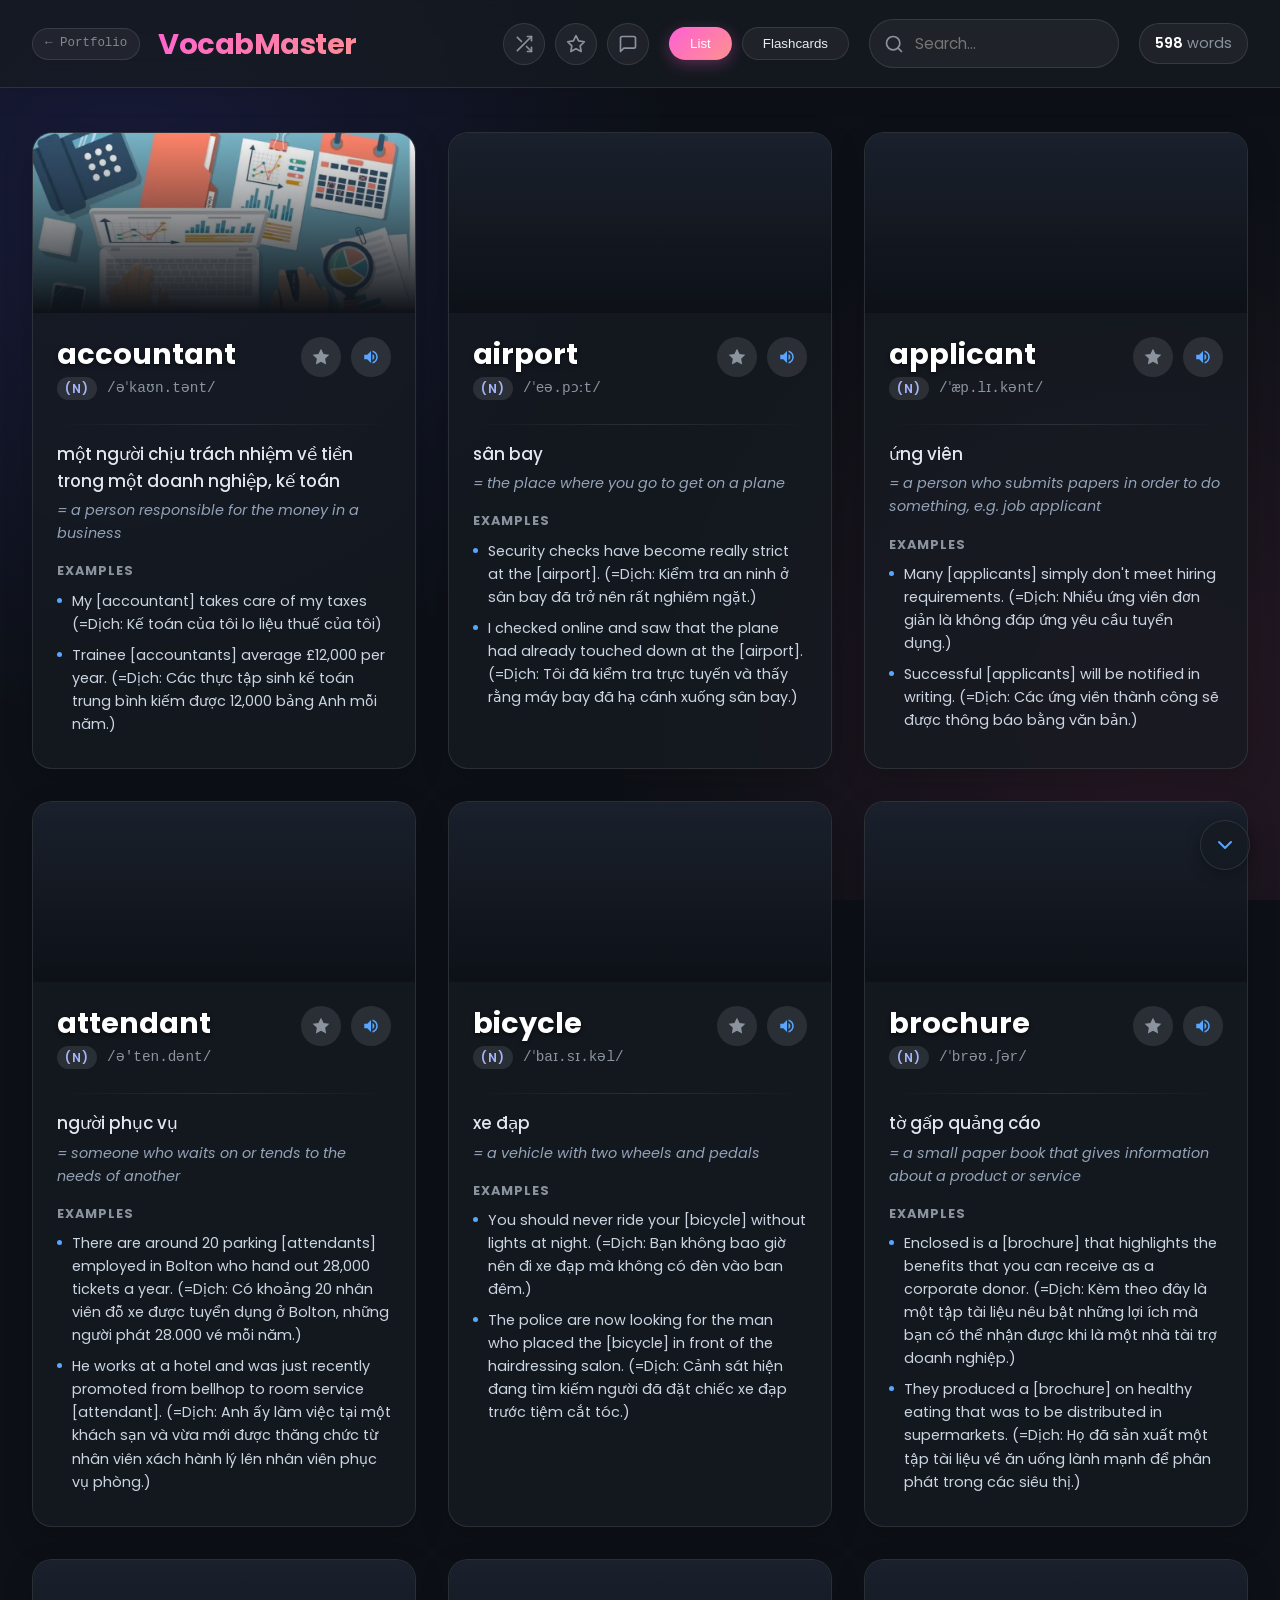
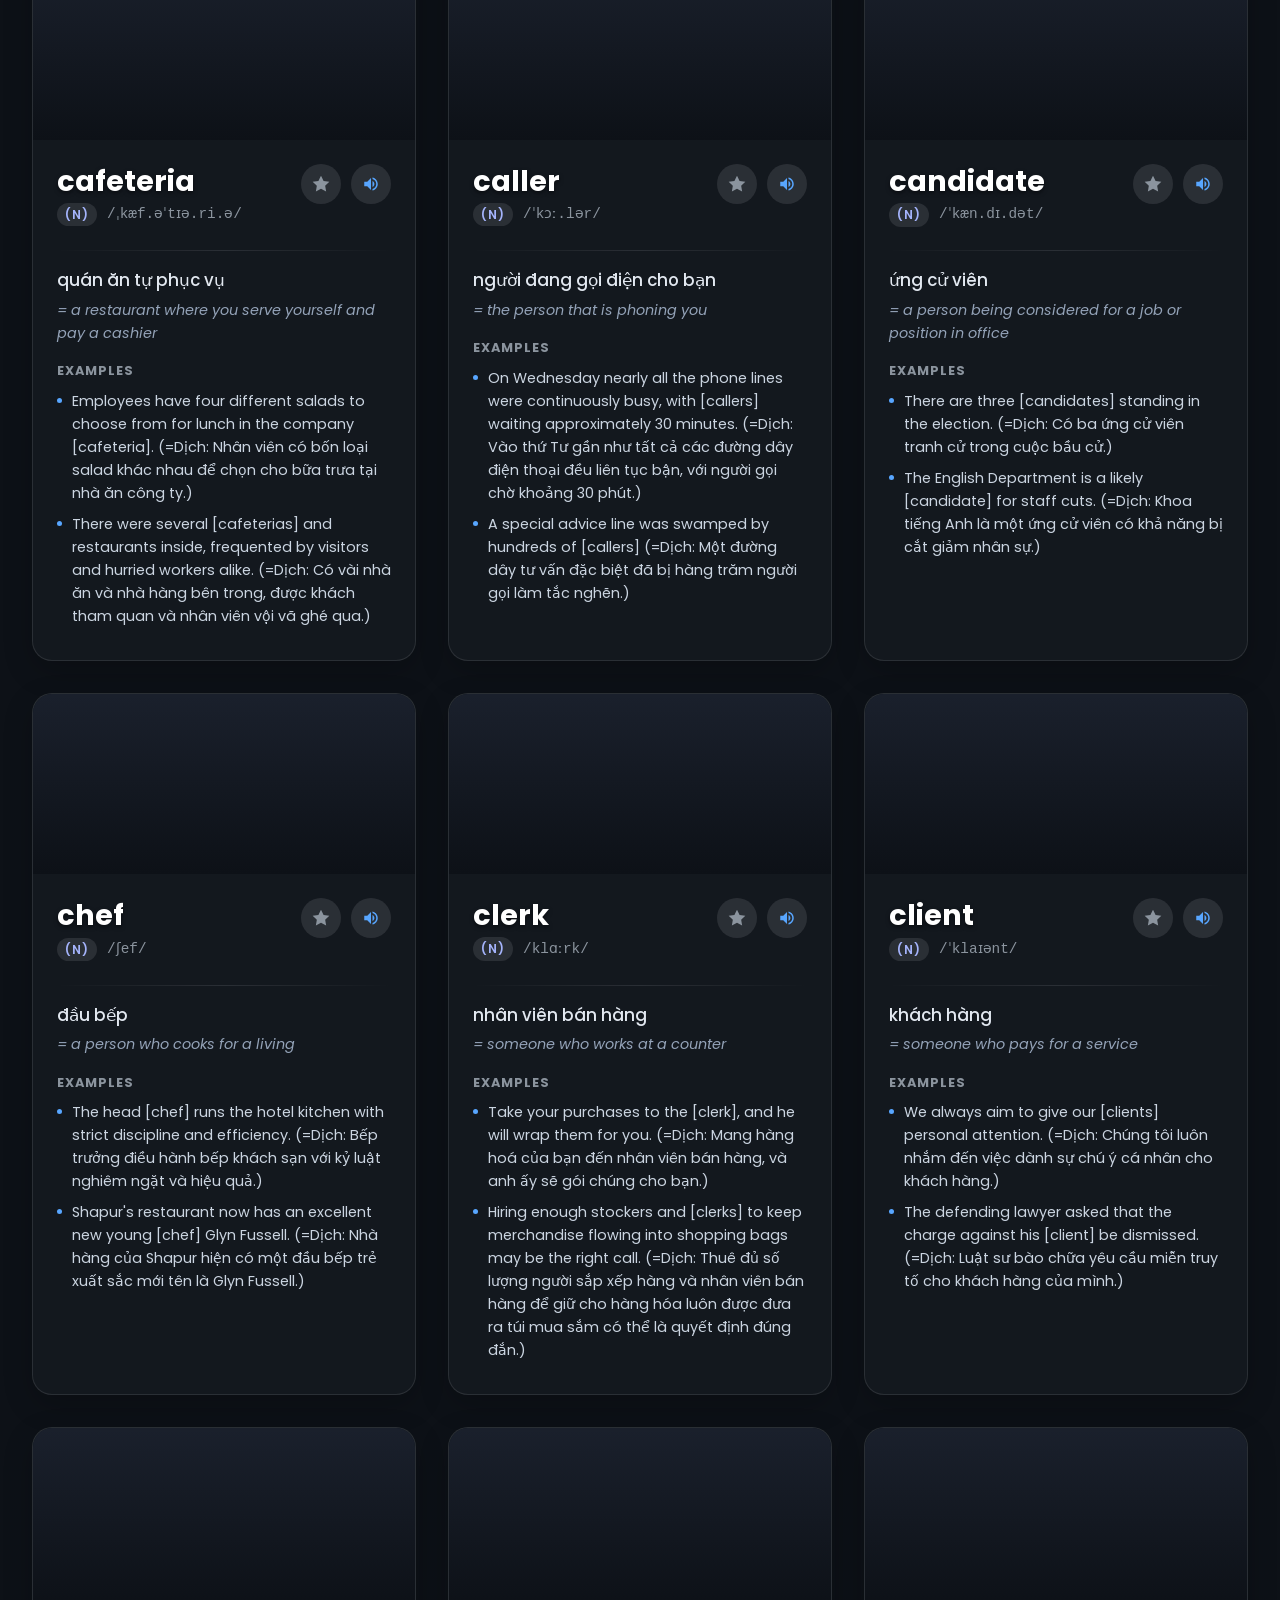
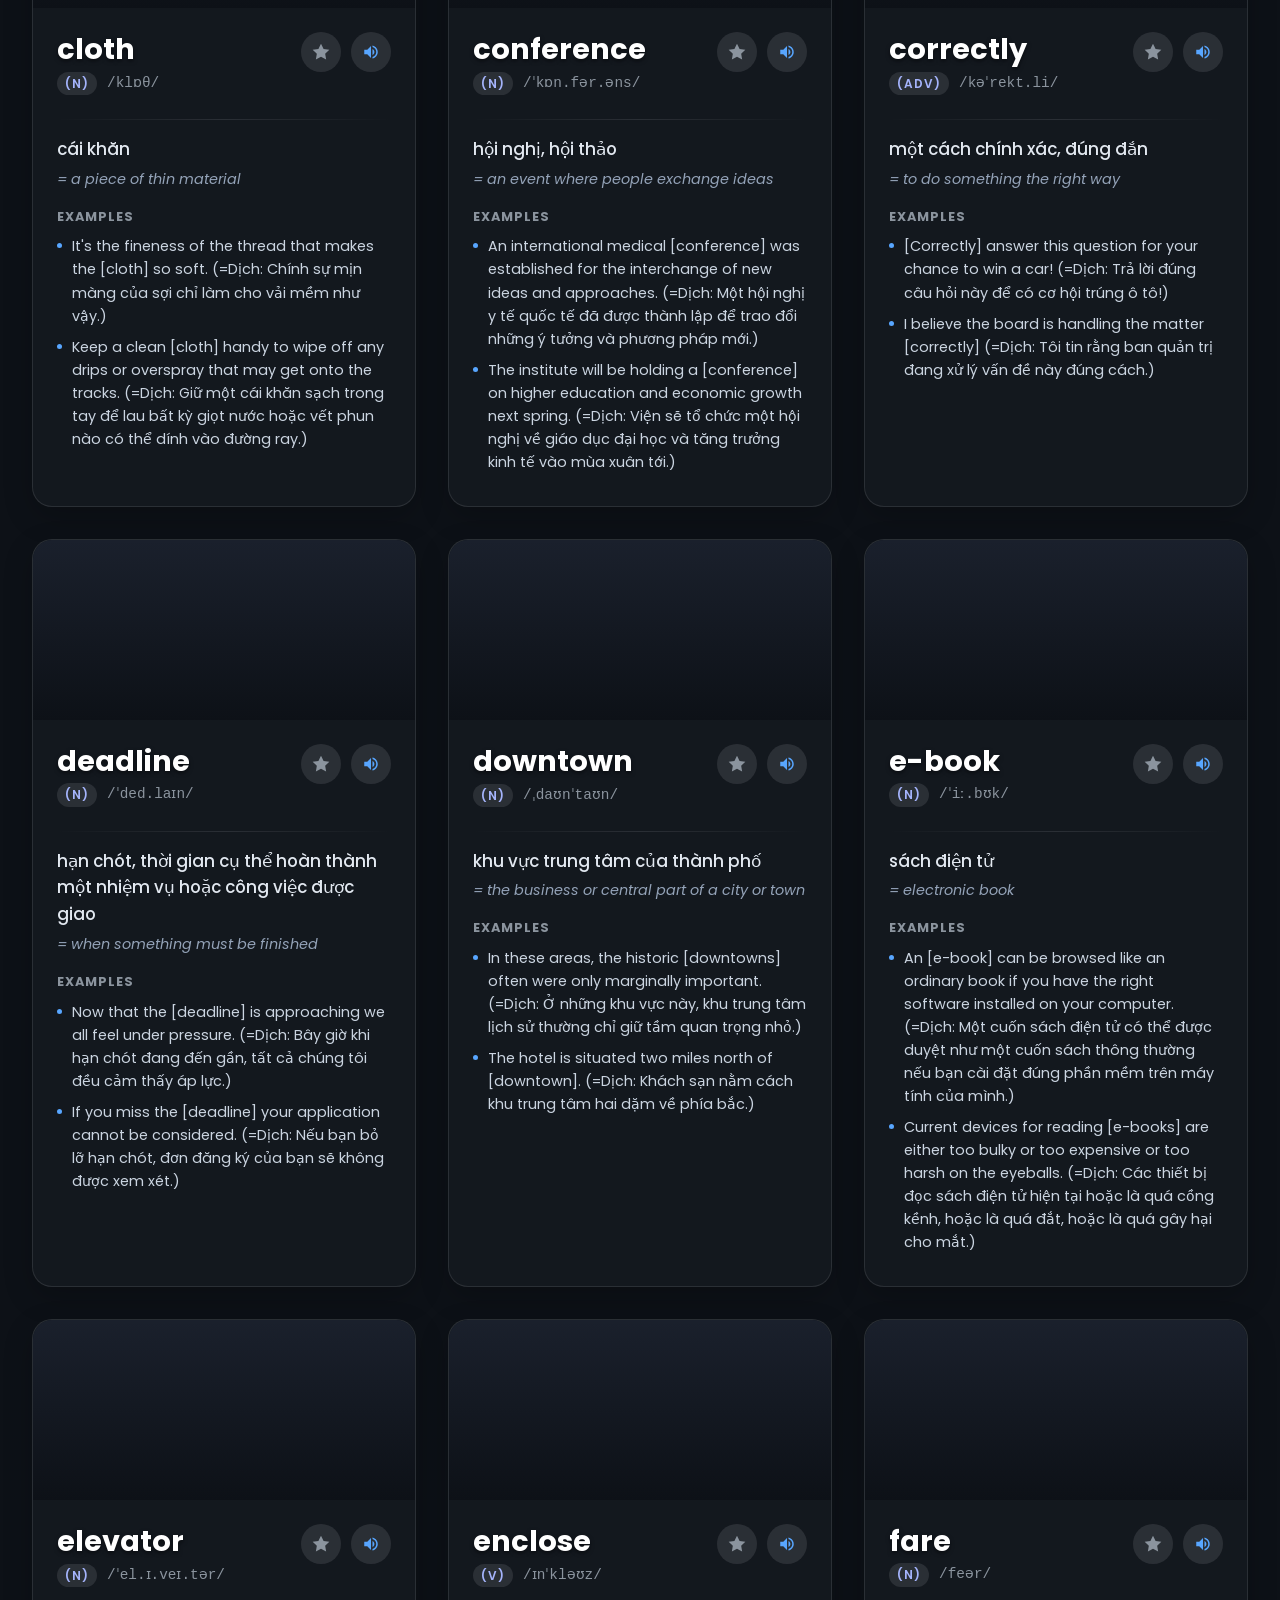
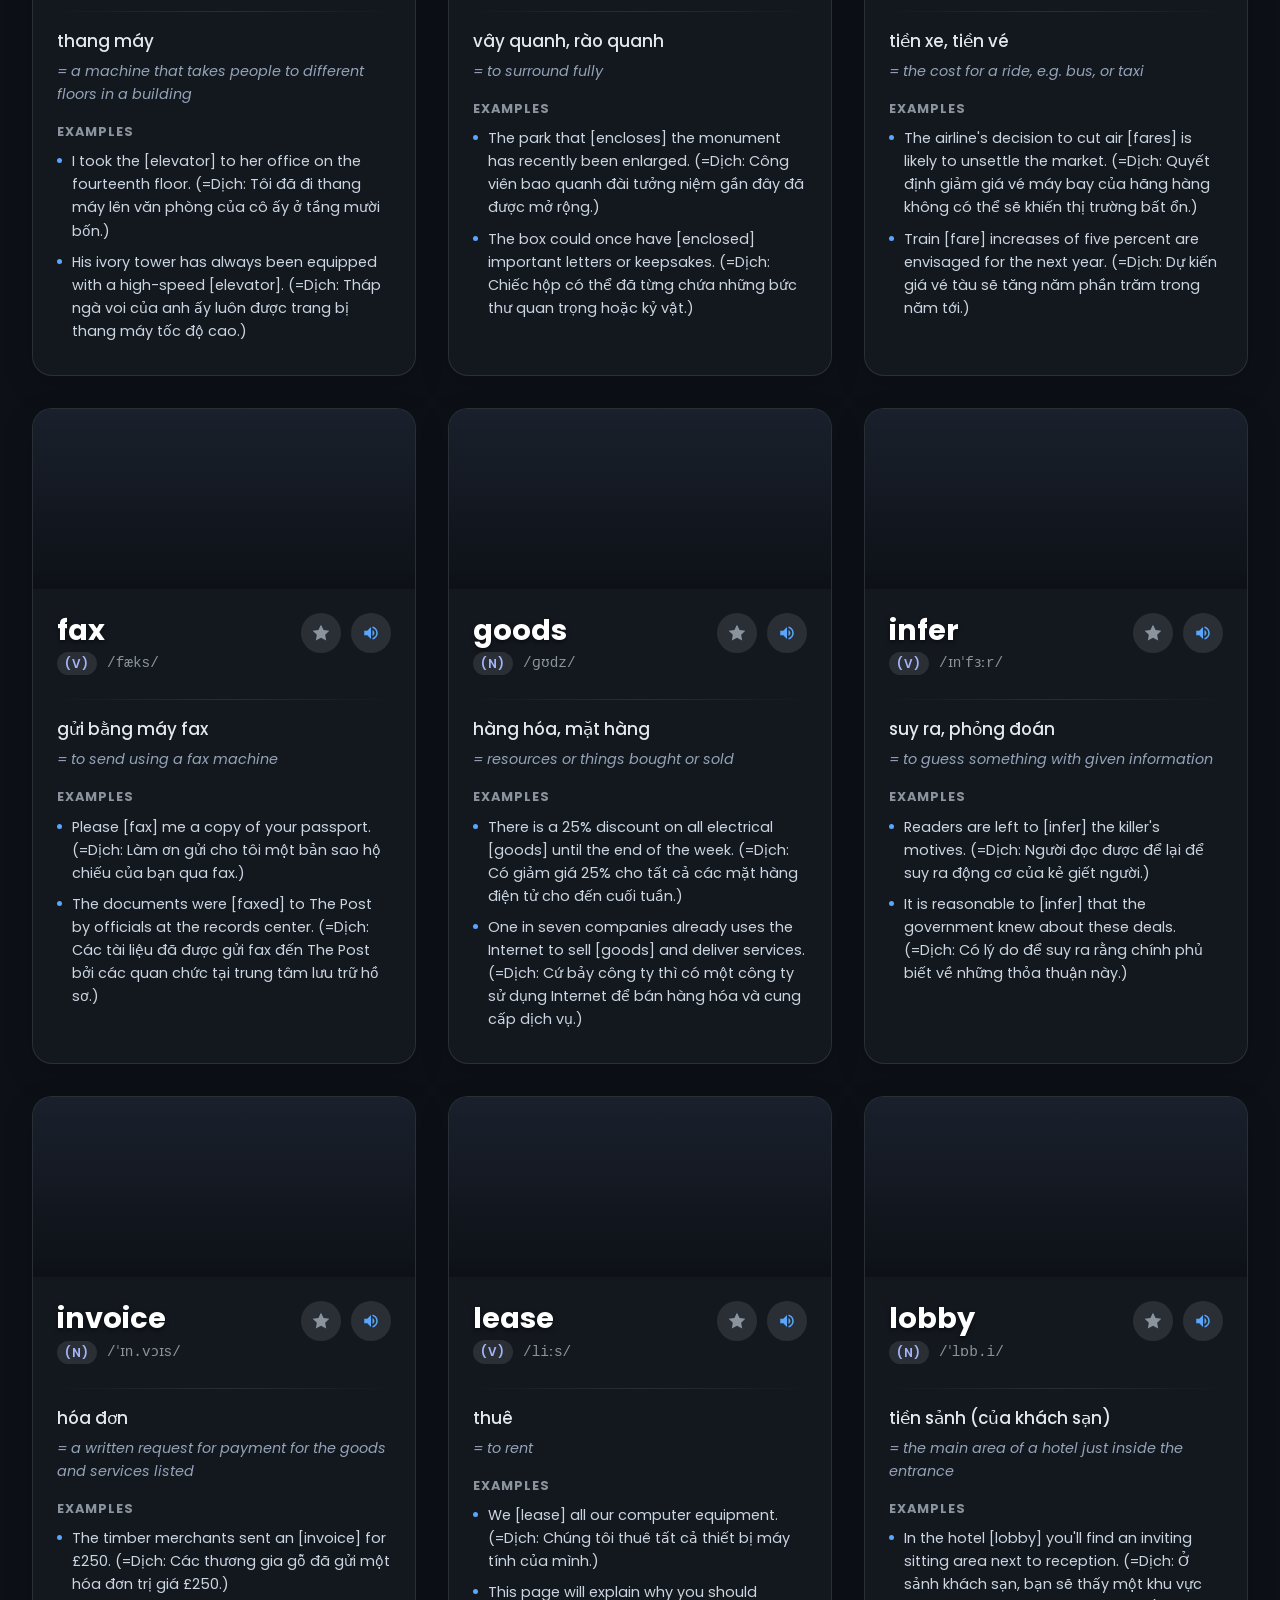
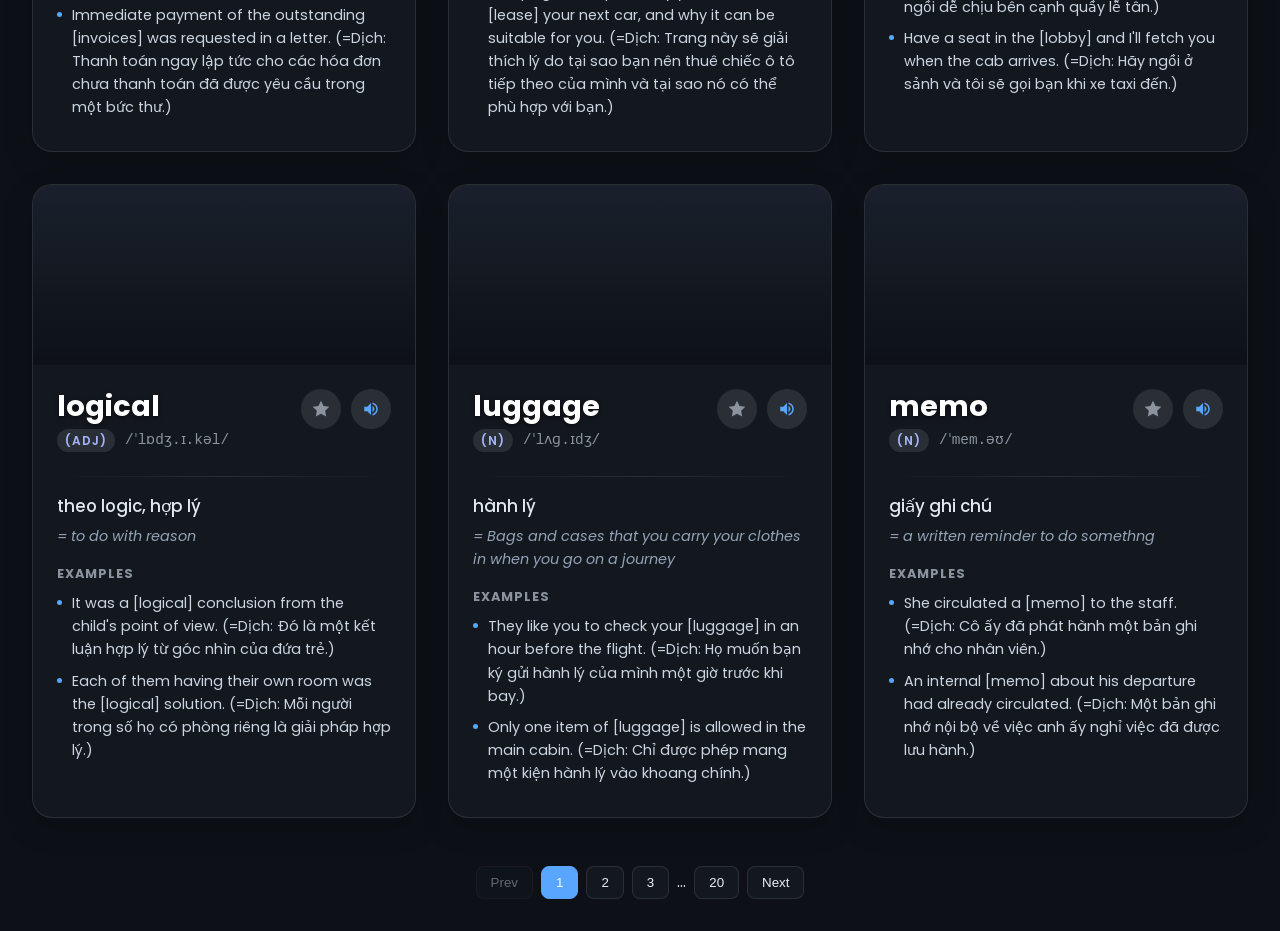
==== learnEnglish.html @ 8cbef325 "init" ====
<!DOCTYPE html>
<html lang="en">

<head>
    <meta charset="UTF-8">
    <meta name="viewport" content="width=device-width, initial-scale=1.0">
    <title>Premium English Vocabulary</title>
    <link href="https://fonts.googleapis.com/css2?family=Poppins:wght@300;400;500;600;700&display=swap"
        rel="stylesheet">
    <link rel="stylesheet" href="style.css">
</head>

<body>

    <header class="navbar glass">
        <div class="logo" style="display:flex; align-items:center; gap:18px;">
            <a href="index.html" style="
                display: inline-flex;
                align-items: center;
                gap: 6px;
                text-decoration: none;
                font-family: monospace;
                font-size: 0.78rem;
                color: #888;
                background: rgba(255,255,255,0.05);
                border: 1px solid rgba(255,255,255,0.1);
                border-radius: 20px;
                padding: 5px 12px;
                transition: all 0.2s ease;
                white-space: nowrap;
                flex-shrink: 0;
            " onmouseover="this.style.color='#00ff88'; this.style.borderColor='rgba(0,255,136,0.4)';"
                onmouseout="this.style.color='#888'; this.style.borderColor='rgba(255,255,255,0.1)';">
                ← Portfolio
            </a>
            <div>
                <h1>VocabMaster</h1>
            </div>
        </div>
        <div class="controls">
            <div class="filter-actions">
                <button id="shuffleBtn" class="action-btn" title="Shuffle Words">
                    <svg viewBox="0 0 24 24" fill="none" stroke="currentColor" stroke-width="2" stroke-linecap="round"
                        stroke-linejoin="round">
                        <polyline points="16 3 21 3 21 8"></polyline>
                        <line x1="4" y1="20" x2="21" y2="3"></line>
                        <polyline points="21 16 21 21 16 21"></polyline>
                        <line x1="15" y1="15" x2="21" y2="21"></line>
                        <line x1="4" y1="4" x2="9" y2="9"></line>
                    </svg>
                </button>
                <button id="favoritesFilterBtn" class="action-btn" title="Show Favorites Only">
                    <svg viewBox="0 0 24 24" fill="none" stroke="currentColor" stroke-width="2" stroke-linecap="round"
                        stroke-linejoin="round">
                        <polygon
                            points="12 2 15.09 8.26 22 9.27 17 14.14 18.18 21.02 12 17.77 5.82 21.02 7 14.14 2 9.27 8.91 8.26 12 2">
                        </polygon>
                    </svg>
                </button>
                <button id="phrasesFilterBtn" class="action-btn" title="Show 48 Phrases">
                    <svg viewBox="0 0 24 24" fill="none" stroke="currentColor" stroke-width="2" stroke-linecap="round"
                        stroke-linejoin="round">
                        <path d="M21 15a2 2 0 0 1-2 2H7l-4 4V5a2 2 0 0 1 2-2h14a2 2 0 0 1 2 2z"></path>
                    </svg>
                </button>
            </div>
            <div class="view-toggles">
                <button id="listViewBtn" class="active">List</button>
                <button id="flashcardViewBtn">Flashcards</button>
            </div>
            <div class="search-box">
                <input type="text" id="searchInput" placeholder="Search...">
                <svg class="search-icon" viewBox="0 0 24 24" fill="none" stroke="currentColor" stroke-width="2">
                    <circle cx="11" cy="11" r="8"></circle>
                    <line x1="21" y1="21" x2="16.65" y2="16.65"></line>
                </svg>
            </div>
            <div class="stats">
                <span id="wordCount">0</span> words
            </div>
        </div>
    </header>

    <main class="container">
        <!-- List View -->
        <div id="listViewContainer">
            <div id="vocabGallery" class="vocab-grid"></div>
            <div id="paginationControls" class="pagination"></div>
        </div>

        <!-- Flashcard View -->
        <div id="flashcardContainer" class="hidden">
            <div class="flashcard" id="flashcard">
                <div class="flashcard-inner" id="flashcardInner">
                    <div class="flashcard-front" id="flashcardFront"></div>
                    <div class="flashcard-back" id="flashcardBack"></div>
                </div>
            </div>
            <div class="flashcard-controls">
                <button id="prevCardBtn">&larr; Prev</button>
                <span id="flashcardCounter">1 / 0</span>
                <button id="nextCardBtn">Next &rarr;</button>
            </div>
            <div class="flashcard-options">
                <label class="toggle-switch">
                    <input type="checkbox" id="autoPlayAudio">
                    <span class="slider"></span>
                </label>
                <span>Auto-play Audio</span>

                <div class="divider-vertical"></div>

                <label class="toggle-switch">
                    <input type="checkbox" id="autoNextCard">
                    <span class="slider"></span>
                </label>
                <span>Auto-next</span>
                <input type="number" id="autoNextTime" value="3" min="1" max="60" title="Seconds">
                <span>s</span>
            </div>
        </div>

        <!-- Empty state placeholder -->
        <div id="noResults" class="empty-state hidden">
            <div class="empty-icon">😢</div>
            <h2>No words found</h2>
            <p>Try searching for something else.</p>
        </div>
    </main>

    <!-- Floating Action Buttons -->
    <div class="fab-container">
        <button id="scrollToTopBtn" class="fab-btn hidden" title="Scroll to Top">
            <svg viewBox="0 0 24 24" fill="none" stroke="currentColor" stroke-width="2" stroke-linecap="round"
                stroke-linejoin="round">
                <polyline points="18 15 12 9 6 15"></polyline>
            </svg>
        </button>
        <button id="scrollToBottomBtn" class="fab-btn" title="Scroll to Bottom">
            <svg viewBox="0 0 24 24" fill="none" stroke="currentColor" stroke-width="2" stroke-linecap="round"
                stroke-linejoin="round">
                <polyline points="6 9 12 15 18 9"></polyline>
            </svg>
        </button>
    </div>

    <!-- Global audio element if needed, though we will use JS SpeechSynthesis -->
    <script src="data.js"></script>
    <script src="phrases_data.js"></script>
    <script src="app.js"></script>
</body>

</html>
---- style.css ----
:root {
    --bg-color: #0d1117;
    --text-primary: #e6edf3;
    --text-secondary: #8b949e;
    --glass-bg: rgba(22, 27, 34, 0.75);
    --glass-border: rgba(255, 255, 255, 0.1);
    --accent: #58a6ff;
    --accent-gradient: linear-gradient(135deg, #FF61D2 0%, #FE9090 100%);
    --card-hover-bg: rgba(255, 255, 255, 0.05);
    --transition: all 0.3s cubic-bezier(0.25, 0.8, 0.25, 1);
}

* {
    box-sizing: border-box;
    margin: 0;
    padding: 0;
}

body {
    font-family: 'Poppins', sans-serif;
    background-color: var(--bg-color);
    background-image:
        radial-gradient(circle at 10% 20%, rgba(90, 80, 255, 0.15) 0%, transparent 40%),
        radial-gradient(circle at 90% 80%, rgba(255, 80, 150, 0.1) 0%, transparent 40%);
    background-attachment: fixed;
    color: var(--text-primary);
    line-height: 1.6;
    min-height: 100vh;
    padding-top: 100px;
    /* Space for fixed header */
}

/* Glassmorphism Header */
.navbar {
    position: fixed;
    top: 0;
    left: 0;
    width: 100%;
    z-index: 1000;
    padding: 1.2rem 2rem;
    display: flex;
    justify-content: space-between;
    align-items: center;
    backdrop-filter: blur(16px);
    -webkit-backdrop-filter: blur(16px);
    background: var(--glass-bg);
    border-bottom: 1px solid var(--glass-border);
    box-shadow: 0 4px 30px rgba(0, 0, 0, 0.1);
}

.logo h1 {
    font-size: 1.8rem;
    font-weight: 700;
    background: var(--accent-gradient);
    -webkit-background-clip: text;
    background-clip: text;
    -webkit-text-fill-color: transparent;
    letter-spacing: -0.5px;
}

.logo span {
    font-size: 0.8rem;
    color: var(--text-secondary);
    text-transform: uppercase;
    letter-spacing: 1px;
    font-weight: 500;
}

.controls {
    display: flex;
    align-items: center;
    gap: 20px;
}

.search-box {
    position: relative;
    width: 250px;
}

.search-box input {
    width: 100%;
    padding: 12px 20px 12px 45px;
    border-radius: 30px;
    border: 1px solid var(--glass-border);
    background: rgba(255, 255, 255, 0.05);
    color: var(--text-primary);
    font-size: 0.95rem;
    font-family: inherit;
    transition: var(--transition);
}

.search-box input:focus {
    outline: none;
    background: rgba(255, 255, 255, 0.1);
    border-color: rgba(255, 255, 255, 0.3);
    box-shadow: 0 0 15px rgba(255, 97, 210, 0.2);
}

.search-icon {
    position: absolute;
    left: 15px;
    top: 50%;
    transform: translateY(-50%);
    width: 20px;
    height: 20px;
    stroke: var(--text-secondary);
    stroke-width: 2;
    stroke-linecap: round;
    stroke-linejoin: round;
    pointer-events: none;
    transition: var(--transition);
}

.search-box input:focus+.search-icon {
    stroke: var(--accent);
}

.stats {
    font-size: 0.9rem;
    color: var(--text-secondary);
    background: rgba(255, 255, 255, 0.05);
    padding: 8px 15px;
    border-radius: 20px;
    border: 1px solid var(--glass-border);
}

#wordCount {
    color: #fff;
    font-weight: 600;
}

/* Main Container */
.container {
    max-width: 1400px;
    margin: 0 auto;
    padding: 2rem;
}

.vocab-grid {
    display: grid;
    grid-template-columns: repeat(auto-fill, minmax(320px, 1fr));
    gap: 2rem;
}

/* Card Styling */
.card {
    background: var(--glass-bg);
    border: 1px solid var(--glass-border);
    border-radius: 20px;
    overflow: hidden;
    position: relative;
    box-shadow: 0 10px 30px rgba(0, 0, 0, 0.2);
    transition: var(--transition);
    transform: translateY(0);
    animation: fadeIn 0.5s ease-out forwards;
    opacity: 0;
    display: flex;
    flex-direction: column;
}

.card:hover {
    transform: translateY(-8px) scale(1.02);
    box-shadow: 0 20px 40px rgba(0, 0, 0, 0.4);
    border-color: rgba(255, 255, 255, 0.2);
    z-index: 2;
}

.card-image-wrap {
    width: 100%;
    height: 180px;
    overflow: hidden;
    position: relative;
    background: #1a202c;
    /* Fallback */
}

/* Gradient overlay if no image */
.card-image-wrap::before {
    content: '';
    position: absolute;
    top: 0;
    left: 0;
    width: 100%;
    height: 100%;
    background: linear-gradient(0deg, rgba(13, 17, 23, 1) 0%, rgba(13, 17, 23, 0) 100%);
    z-index: 1;
}

.card-image {
    width: 100%;
    height: 100%;
    object-fit: cover;
    transition: transform 0.8s ease;
}

.card:hover .card-image {
    transform: scale(1.1);
}

.card-body {
    padding: 1.5rem;
    flex: 1;
    display: flex;
    flex-direction: column;
}

.card-header {
    display: flex;
    justify-content: space-between;
    align-items: flex-start;
    margin-bottom: 0.5rem;
}

.word-title {
    font-size: 1.8rem;
    font-weight: 700;
    color: #fff;
    text-shadow: 0 2px 4px rgba(0, 0, 0, 0.5);
    line-height: 1.2;
}

.word-meta {
    display: flex;
    gap: 10px;
    align-items: center;
    margin-top: 5px;
}

.word-type {
    background: rgba(255, 255, 255, 0.1);
    padding: 2px 8px;
    border-radius: 12px;
    font-size: 0.75rem;
    color: #a5b4fc;
    letter-spacing: 1px;
    text-transform: uppercase;
    font-weight: 600;
}

.word-pronounce {
    color: var(--text-secondary);
    font-size: 0.9rem;
    font-family: monospace;
}

.play-audio {
    background: rgba(255, 255, 255, 0.1);
    border: none;
    border-radius: 50%;
    width: 40px;
    height: 40px;
    cursor: pointer;
    display: flex;
    align-items: center;
    justify-content: center;
    color: var(--accent);
    transition: var(--transition);
}

.play-audio:hover {
    background: var(--accent-gradient);
    color: #fff;
    transform: scale(1.1);
}

.play-audio svg {
    width: 18px;
    height: 18px;
    fill: currentColor;
}

.star-btn {
    background: rgba(255, 255, 255, 0.1);
    border: none;
    border-radius: 50%;
    width: 40px;
    height: 40px;
    cursor: pointer;
    display: flex;
    align-items: center;
    justify-content: center;
    color: var(--text-secondary);
    transition: var(--transition);
}

.star-btn:hover {
    background: rgba(255, 255, 255, 0.2);
    transform: scale(1.1);
}

.star-btn.active {
    color: #FFD700;
    text-shadow: 0 0 10px rgba(255, 215, 0, 0.5);
}

.star-btn svg {
    width: 20px;
    height: 20px;
    fill: currentColor;
}

.divider {
    height: 1px;
    background: linear-gradient(90deg, transparent, rgba(255, 255, 255, 0.1), transparent);
    margin: 1rem 0;
}

.definition {
    margin-bottom: 1rem;
}

.definition-vi {
    font-size: 1.05rem;
    font-weight: 500;
    color: #e2e8f0;
    margin-bottom: 0.3rem;
}

.definition-en {
    font-size: 0.9rem;
    color: #94a3b8;
    font-style: italic;
}

.examples h4 {
    font-size: 0.8rem;
    text-transform: uppercase;
    color: var(--text-secondary);
    margin-bottom: 0.5rem;
    letter-spacing: 1px;
}

.examples ul {
    list-style: none;
    font-size: 0.9rem;
    color: #cbd5e1;
}

.examples li {
    position: relative;
    padding-left: 15px;
    margin-bottom: 0.5rem;
}

.examples li::before {
    content: '';
    position: absolute;
    left: 0;
    top: 8px;
    width: 5px;
    height: 5px;
    border-radius: 50%;
    background: var(--accent);
}

/* Highlight search match */
mark {
    background: rgba(255, 97, 210, 0.3);
    color: #fff;
    padding: 0 2px;
    border-radius: 3px;
}

.empty-state {
    text-align: center;
    padding: 5rem 0;
}

.empty-icon {
    font-size: 4rem;
    margin-bottom: 1rem;
    animation: floating 3s ease-in-out infinite;
}

.hidden {
    display: none !important;
}

@keyframes fadeIn {
    from {
        opacity: 0;
        transform: translateY(20px);
    }

    to {
        opacity: 1;
        transform: translateY(0);
    }
}

@keyframes floating {
    0% {
        transform: translateY(0px);
    }

    50% {
        transform: translateY(-15px);
    }

    100% {
        transform: translateY(0px);
    }
}

/* Custom Scrollbar */
::-webkit-scrollbar {
    width: 10px;
}

::-webkit-scrollbar-track {
    background: var(--bg-color);
}

::-webkit-scrollbar-thumb {
    background: rgba(255, 255, 255, 0.2);
    border-radius: 5px;
}

::-webkit-scrollbar-thumb:hover {
    background: rgba(255, 255, 255, 0.4);
}

@media (max-width: 768px) {
    .navbar {
        flex-direction: column;
        gap: 15px;
        padding: 1rem;
    }

    body {
        padding-top: 140px;
    }

    .search-box {
        width: 100%;
    }

    .vocab-grid {
        grid-template-columns: 1fr;
    }
}

/* View Toggles */
.view-toggles {
    display: flex;
    gap: 10px;
}

.view-toggles button {
    background: rgba(255, 255, 255, 0.05);
    border: 1px solid var(--glass-border);
    color: var(--text-primary);
    padding: 8px 20px;
    border-radius: 20px;
    cursor: pointer;
    font-weight: 500;
    transition: var(--transition);
}

.view-toggles button.active {
    background: var(--accent-gradient);
    border-color: transparent;
    color: #fff;
    box-shadow: 0 4px 15px rgba(255, 97, 210, 0.3);
}

.view-toggles button:hover:not(.active) {
    background: rgba(255, 255, 255, 0.1);
}

/* Pagination */
.pagination {
    display: flex;
    justify-content: center;
    align-items: center;
    flex-wrap: wrap;
    gap: 8px;
    margin-top: 3rem;
}

.pagination button {
    background: var(--glass-bg);
    border: 1px solid var(--glass-border);
    color: var(--text-primary);
    padding: 8px 14px;
    border-radius: 8px;
    cursor: pointer;
    font-weight: 500;
    transition: var(--transition);
}

.pagination button.active {
    background: var(--accent);
    color: #fff;
    border-color: var(--accent);
}

.pagination button:hover:not(.disabled) {
    background: rgba(255, 255, 255, 0.15);
    transform: translateY(-2px);
}

.pagination button.disabled {
    opacity: 0.4;
    cursor: not-allowed;
}

/* Flashcard Styles */
#flashcardContainer {
    display: flex;
    flex-direction: column;
    align-items: center;
    padding: 2rem 0;
}

.flashcard {
    width: 100%;
    max-width: 600px;
    height: 400px;
    perspective: 1000px;
    cursor: pointer;
}

.flashcard-inner {
    position: relative;
    width: 100%;
    height: 100%;
    text-align: center;
    transition: transform 0.6s cubic-bezier(0.4, 0.2, 0.2, 1);
    transform-style: preserve-3d;
}

.flashcard.flipped .flashcard-inner {
    transform: rotateY(180deg);
}

.flashcard-front,
.flashcard-back {
    position: absolute;
    width: 100%;
    height: 100%;
    backface-visibility: hidden;
    background: var(--glass-bg);
    border: 1px solid var(--glass-border);
    border-radius: 24px;
    padding: 2.5rem;
    display: flex;
    flex-direction: column;
    justify-content: center;
    align-items: center;
    box-shadow: 0 15px 35px rgba(0, 0, 0, 0.3);
}

.flashcard-back {
    transform: rotateY(180deg);
}

.flashcard-front h2 {
    font-size: 3.5rem;
    background: var(--accent-gradient);
    -webkit-background-clip: text;
    background-clip: text;
    -webkit-text-fill-color: transparent;
    margin-bottom: 1rem;
    line-height: 1.2;
}

.flashcard-meta {
    display: flex;
    align-items: center;
    gap: 15px;
    margin-bottom: 2rem;
}

.flashcard-meta .word-type {
    font-size: 1rem;
    padding: 4px 12px;
}

.flashcard-back .definition-vi {
    font-size: 1.8rem;
    font-weight: 600;
    color: #fff;
    margin-bottom: 1rem;
}

.flashcard-back .definition-en {
    font-size: 1.2rem;
    color: #94a3b8;
    font-style: italic;
    margin-bottom: 2rem;
}

.flashcard-controls {
    display: flex;
    align-items: center;
    gap: 20px;
    margin-top: 2rem;
}

.flashcard-controls button {
    background: var(--glass-bg);
    border: 1px solid var(--glass-border);
    color: var(--text-primary);
    padding: 10px 24px;
    border-radius: 30px;
    cursor: pointer;
    font-weight: 600;
    transition: var(--transition);
}

.flashcard-controls button:hover {
    background: rgba(255, 255, 255, 0.1);
    transform: translateY(-2px);
}

#flashcardCounter {
    font-size: 1.2rem;
    font-weight: 600;
    color: var(--accent);
}

.flashcard-options {
    margin-top: 2rem;
    display: flex;
    align-items: center;
    justify-content: center;
    gap: 10px;
    color: var(--text-secondary);
    font-size: 0.95rem;
    flex-wrap: wrap;
}

.divider-vertical {
    width: 1px;
    height: 20px;
    background: rgba(255, 255, 255, 0.2);
    margin: 0 10px;
}

#autoNextTime {
    width: 50px;
    background: rgba(255, 255, 255, 0.1);
    border: 1px solid var(--glass-border);
    color: white;
    border-radius: 5px;
    padding: 2px 5px;
    text-align: center;
    font-family: inherit;
}

/* Custom Toggle Switch */
.toggle-switch {
    position: relative;
    display: inline-block;
    width: 46px;
    height: 24px;
}

.toggle-switch input {
    opacity: 0;
    width: 0;
    height: 0;
}

.slider {
    position: absolute;
    cursor: pointer;
    top: 0;
    left: 0;
    right: 0;
    bottom: 0;
    background-color: rgba(255, 255, 255, 0.1);
    transition: .4s;
    border-radius: 34px;
}

.slider:before {
    position: absolute;
    content: "";
    height: 18px;
    width: 18px;
    left: 3px;
    bottom: 3px;
    background-color: white;
    transition: .4s;
    border-radius: 50%;
}

input:checked+.slider {
    background-image: var(--accent-gradient);
}

input:checked+.slider:before {
    transform: translateX(22px);
}

/* Action Filter Buttons */
.filter-actions {
    display: flex;
    gap: 10px;
}

.action-btn {
    background: rgba(255, 255, 255, 0.05);
    border: 1px solid var(--glass-border);
    color: var(--text-secondary);
    width: 42px;
    height: 42px;
    border-radius: 50%;
    cursor: pointer;
    display: flex;
    align-items: center;
    justify-content: center;
    transition: var(--transition);
}

.action-btn:hover {
    background: rgba(255, 255, 255, 0.1);
    color: var(--text-primary);
}

.action-btn.active {
    background: var(--accent-gradient);
    color: white;
    border-color: transparent;
    box-shadow: 0 4px 15px rgba(255, 97, 210, 0.3);
}

.action-btn svg {
    width: 20px;
    height: 20px;
}

/* Floating Action Buttons */
.fab-container {
    position: fixed;
    bottom: 30px;
    right: 30px;
    display: flex;
    flex-direction: column;
    gap: 15px;
    z-index: 1000;
}

.fab-btn {
    width: 50px;
    height: 50px;
    border-radius: 50%;
    background: var(--glass-bg);
    border: 1px solid var(--glass-border);
    color: var(--accent);
    display: flex;
    align-items: center;
    justify-content: center;
    cursor: pointer;
    box-shadow: 0 4px 15px rgba(0, 0, 0, 0.3);
    transition: var(--transition);
}

.fab-btn:hover {
    background: var(--accent-gradient);
    color: white;
    transform: translateY(-3px);
    box-shadow: 0 8px 25px rgba(255, 97, 210, 0.4);
}

.fab-btn svg {
    width: 24px;
    height: 24px;
}

.fab-btn.hidden {
    opacity: 0;
    pointer-events: none;
    transform: translateY(20px);
}
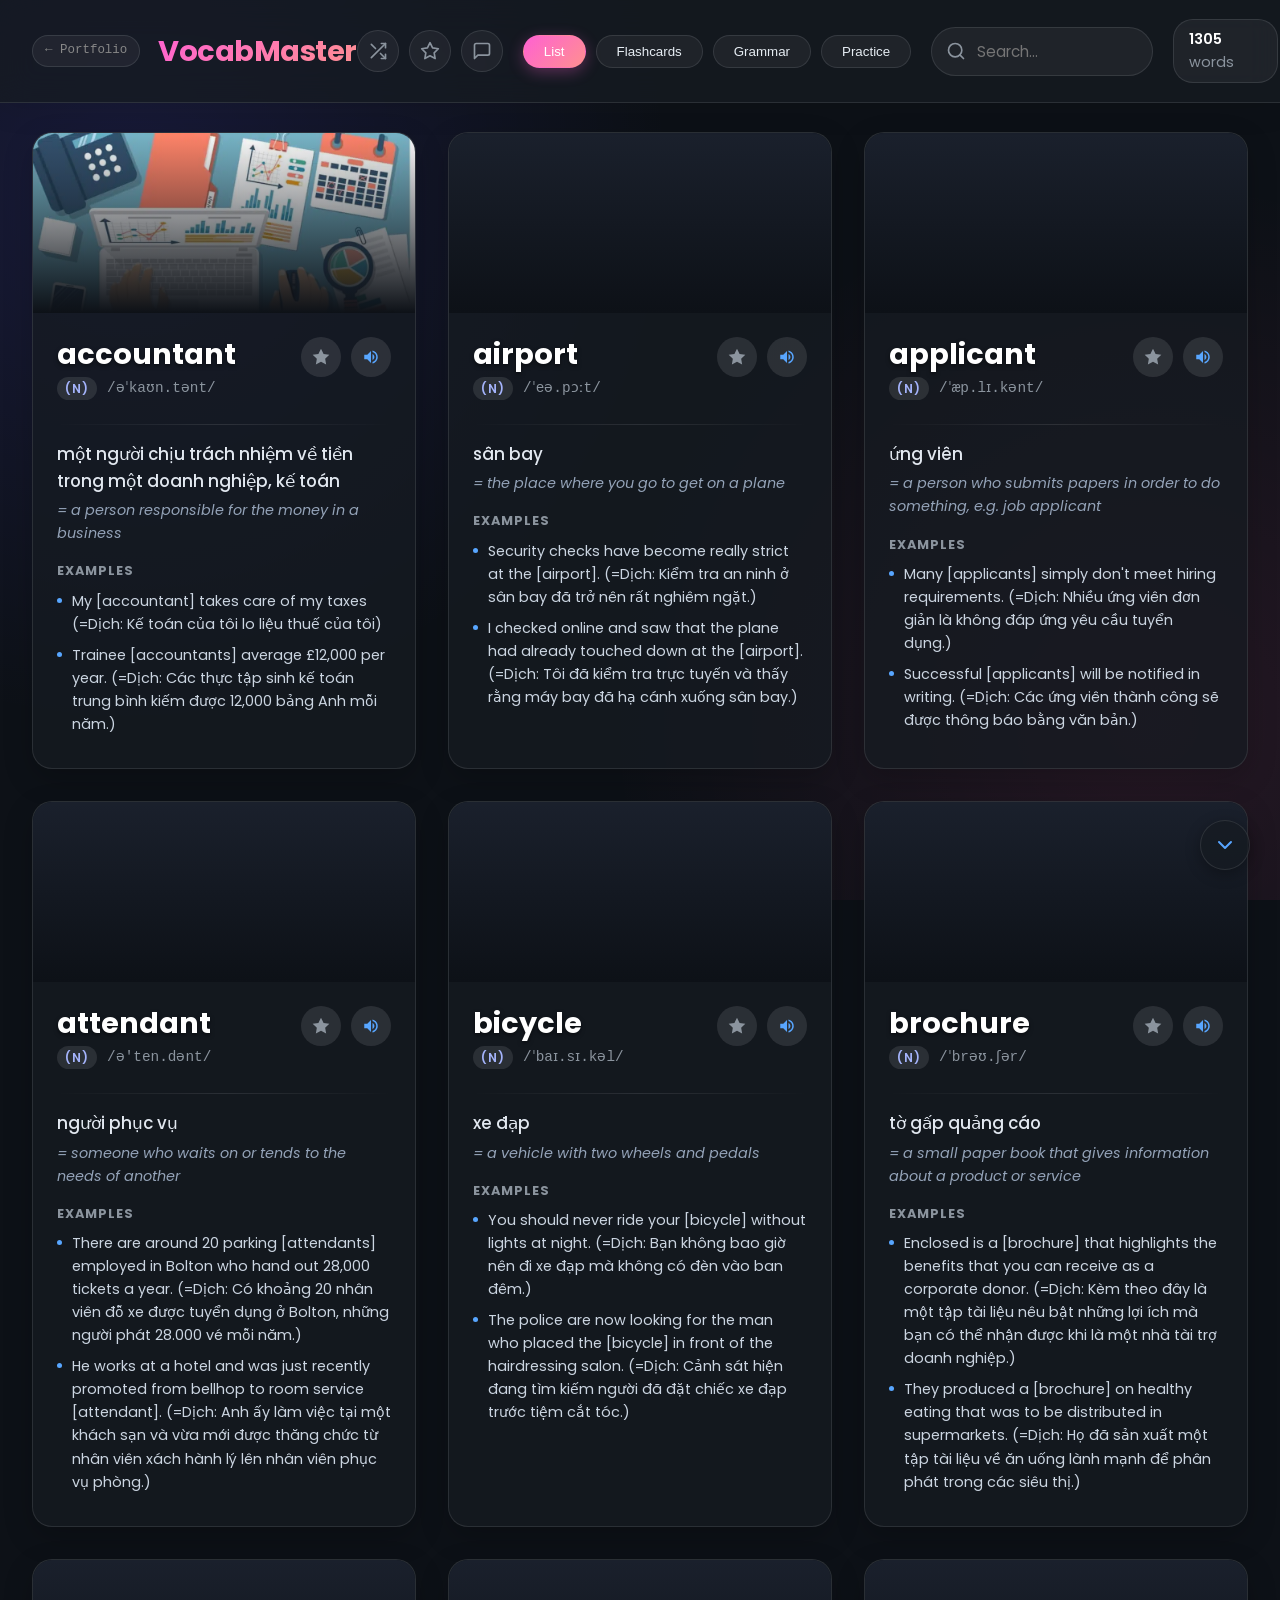
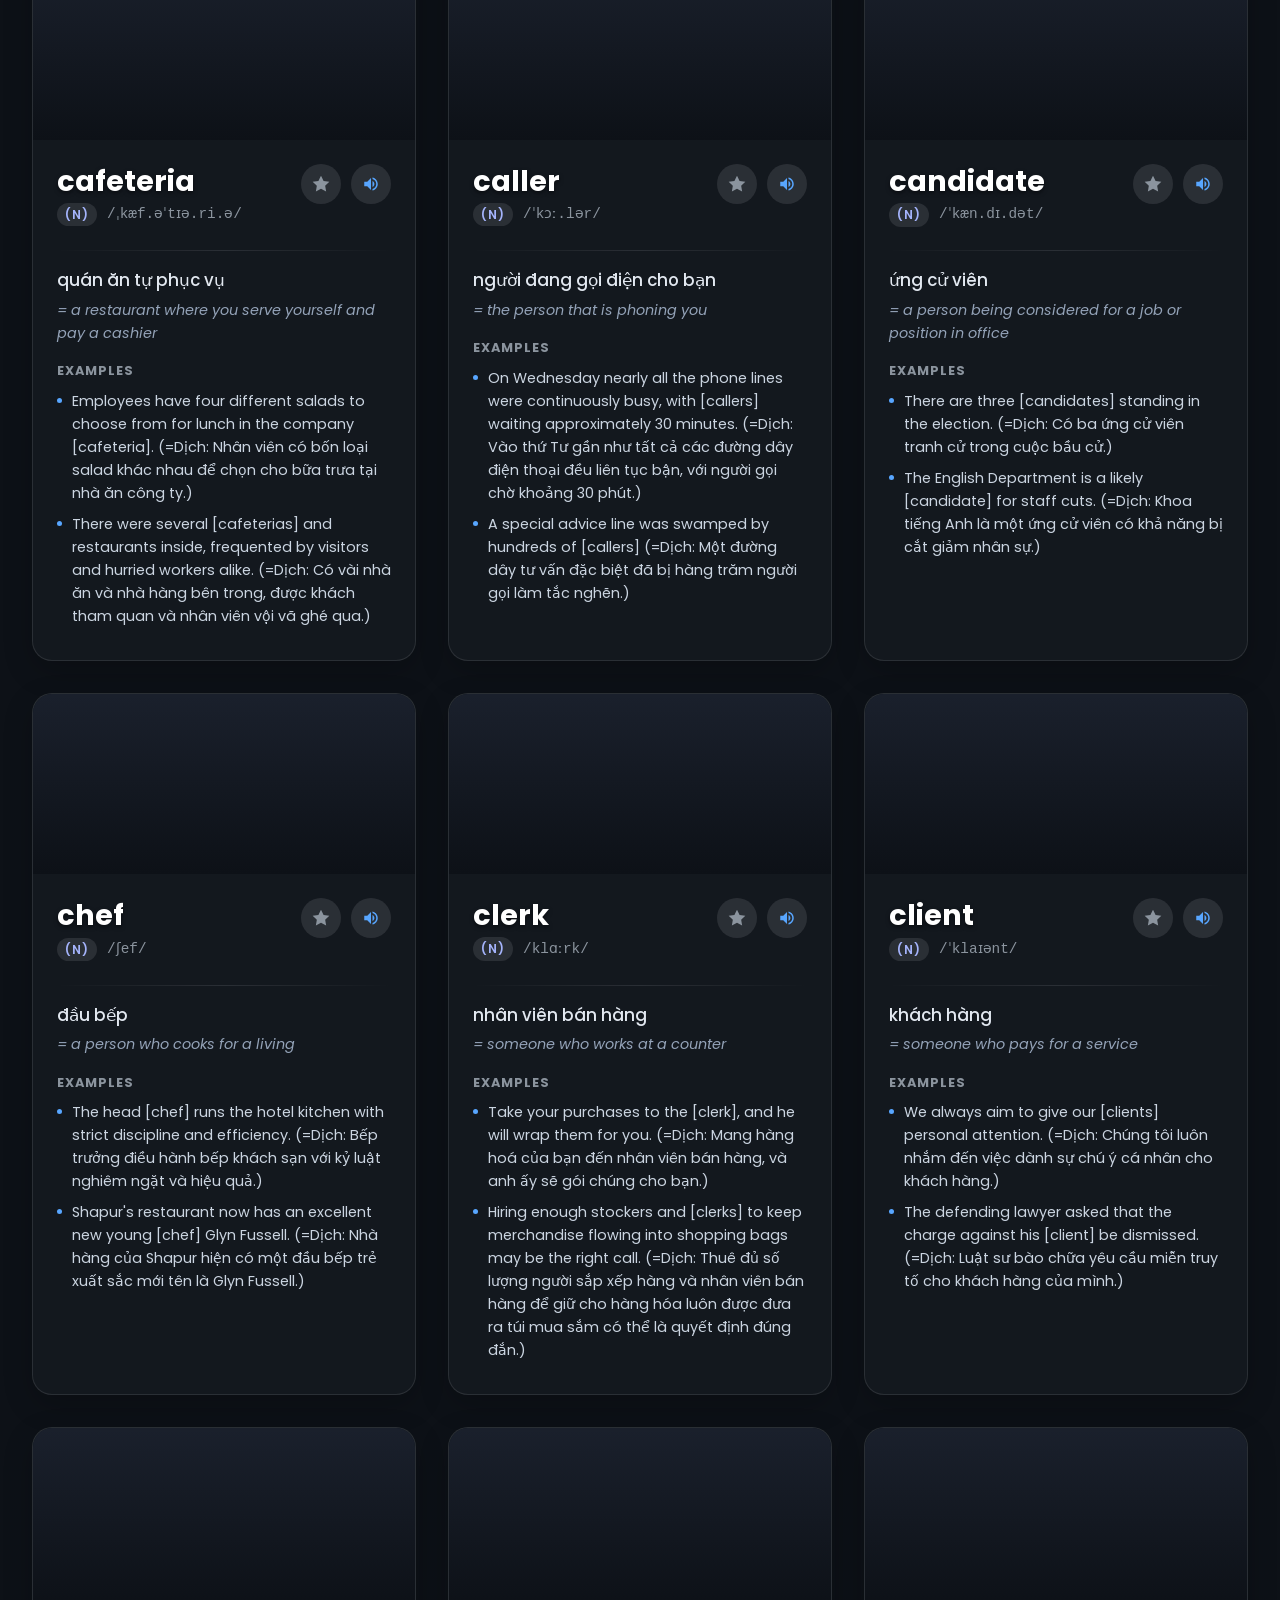
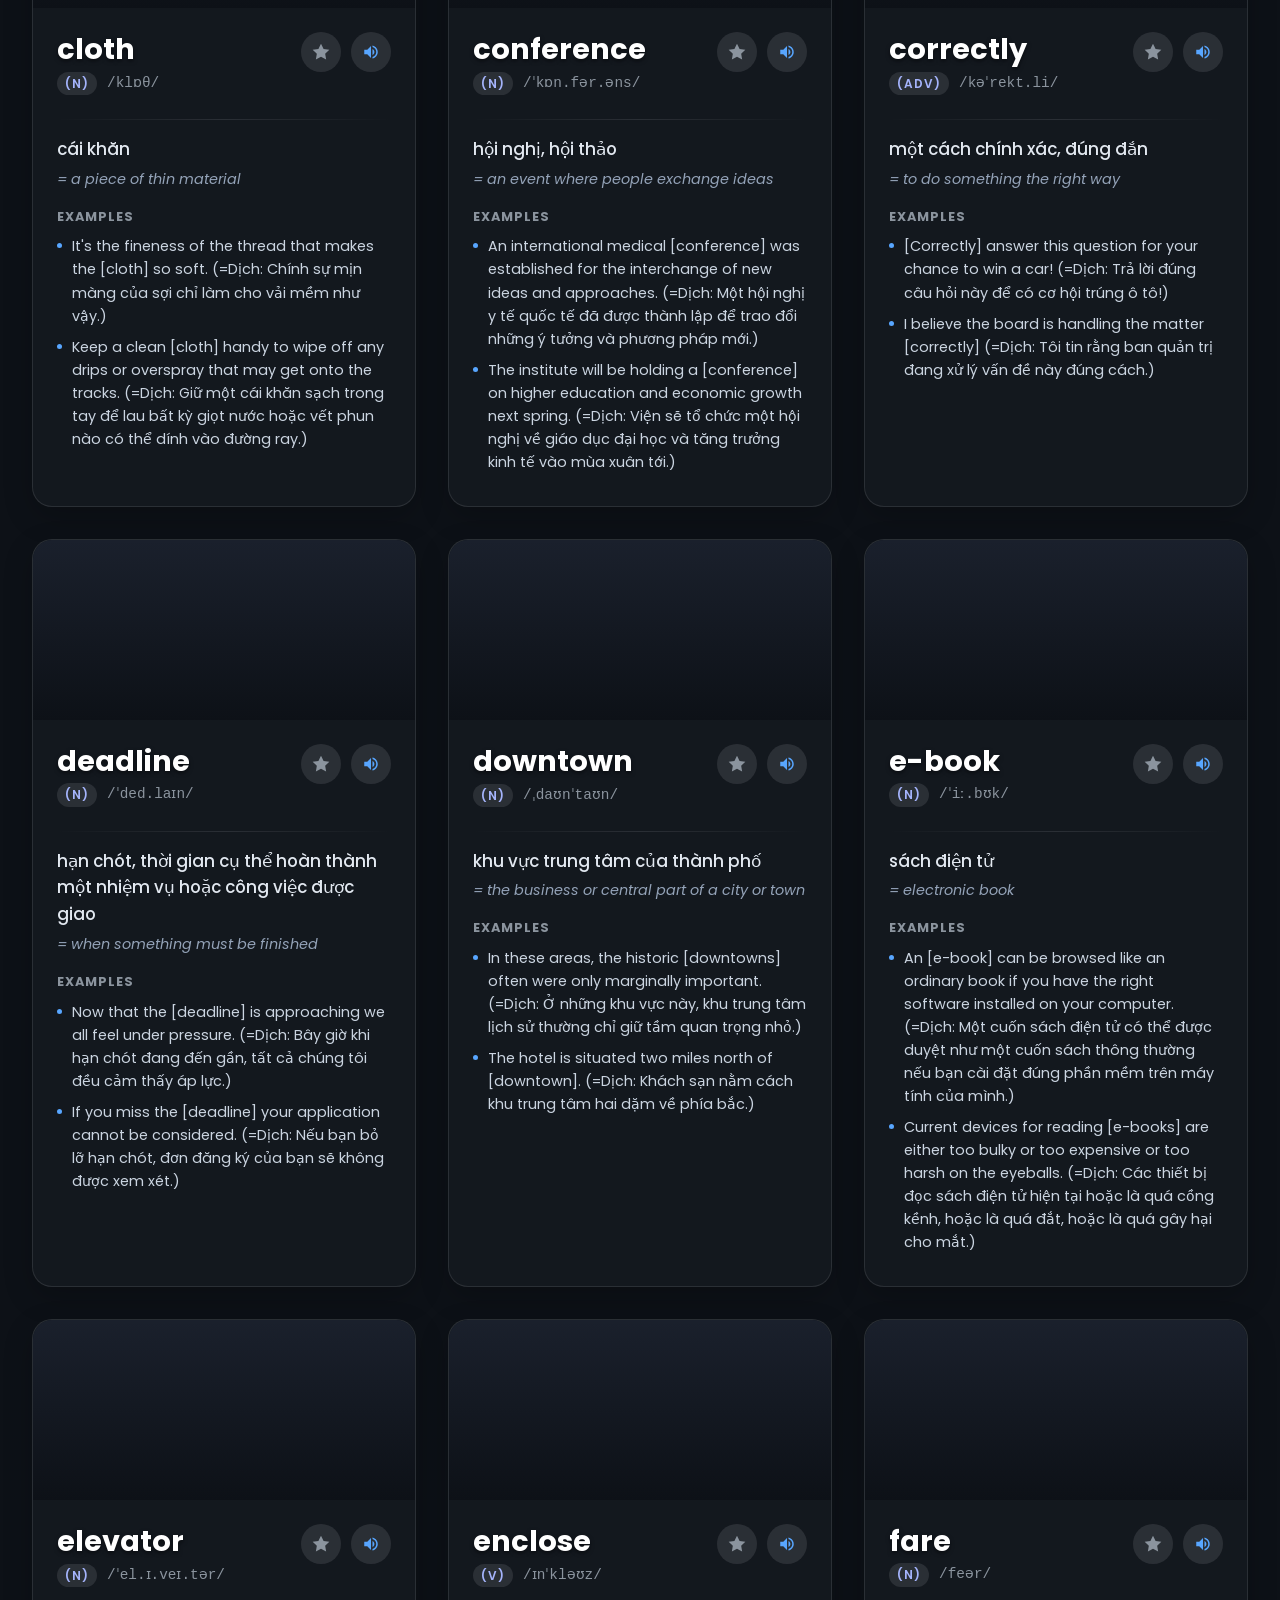
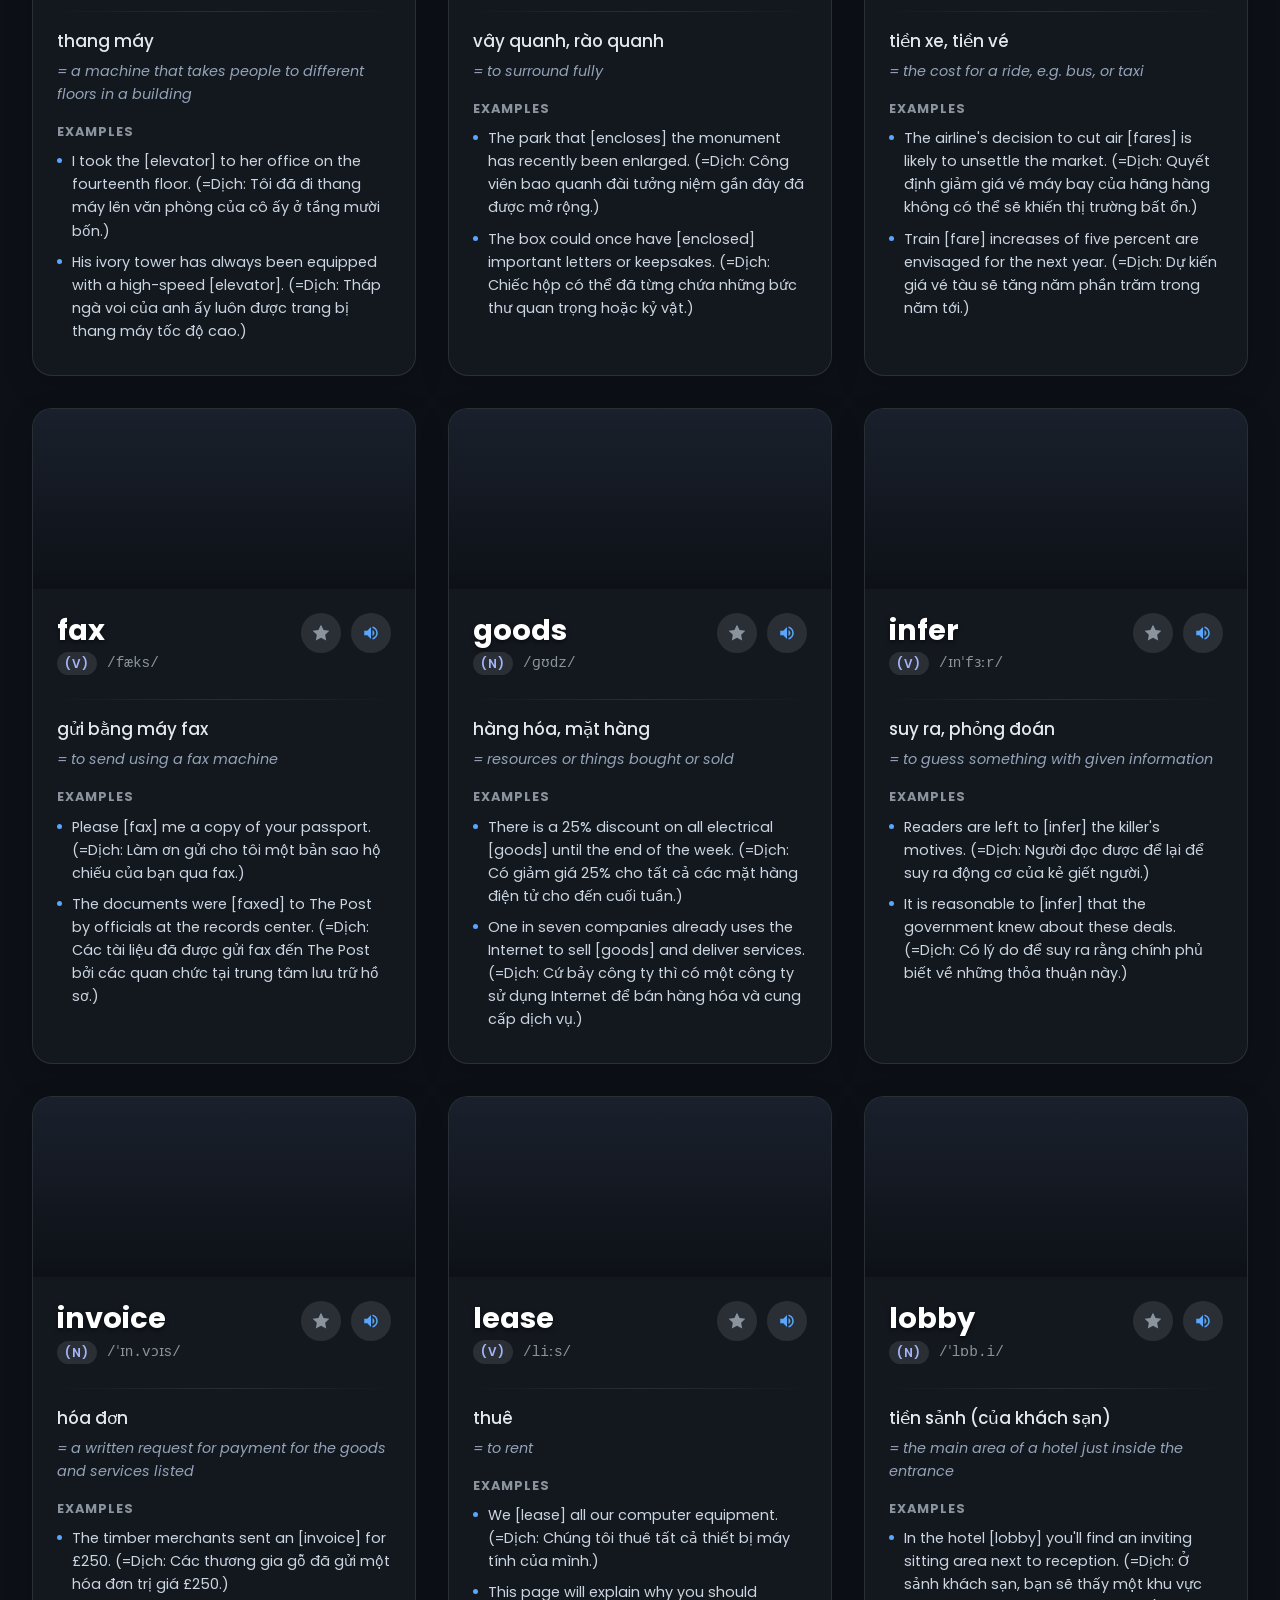
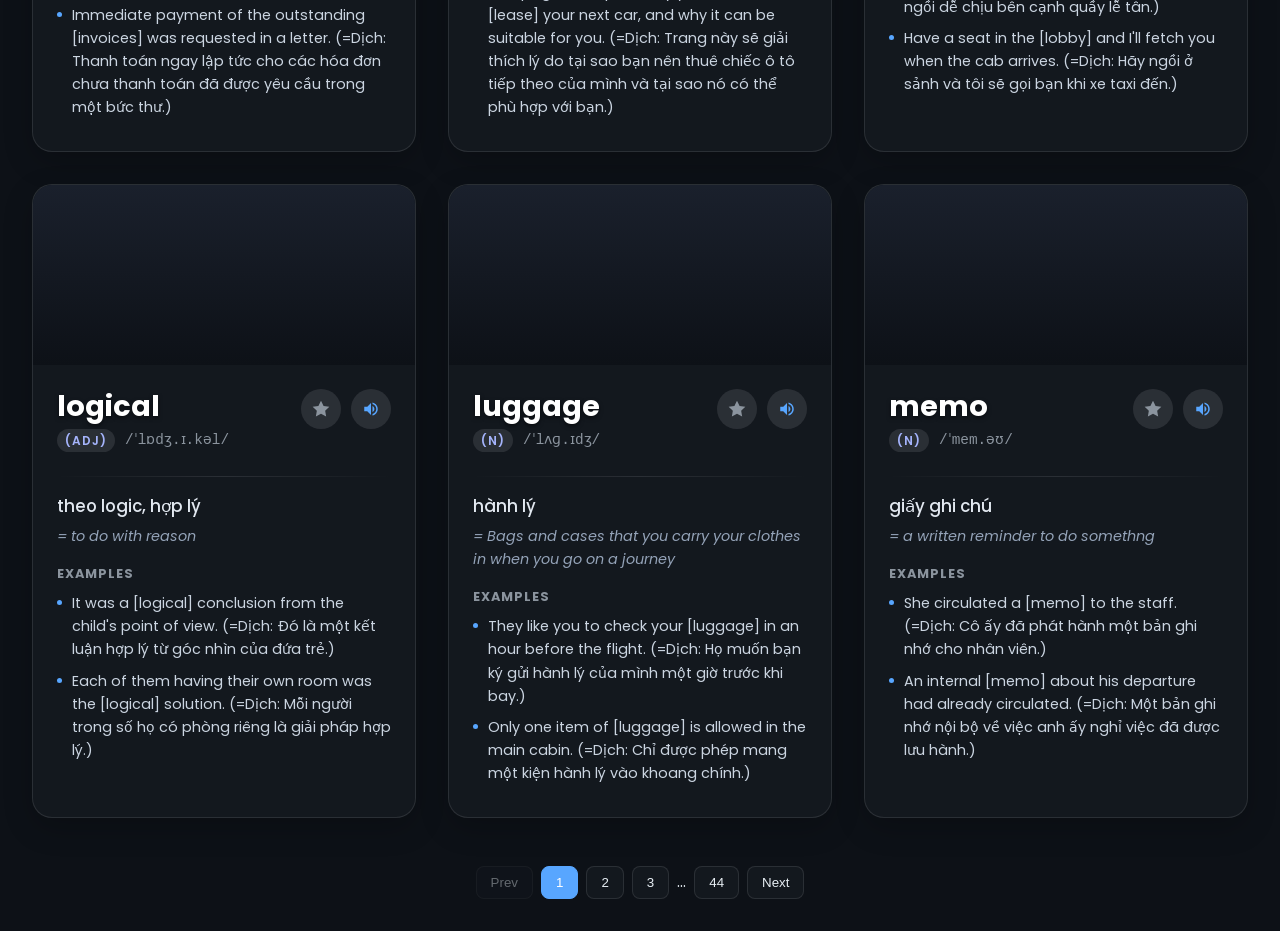
==== commit 16df3718: "update grammar, practice" ====
--- a/learnEnglish.html
+++ b/learnEnglish.html
@@ -67,6 +67,8 @@
             <div class="view-toggles">
                 <button id="listViewBtn" class="active">List</button>
                 <button id="flashcardViewBtn">Flashcards</button>
+                <button id="grammarViewBtn">Grammar</button>
+                <button id="practiceViewBtn">Practice</button>
             </div>
             <div class="search-box">
                 <input type="text" id="searchInput" placeholder="Search...">
@@ -126,6 +128,16 @@
             <h2>No words found</h2>
             <p>Try searching for something else.</p>
         </div>
+
+        <!-- Grammar View -->
+        <div id="grammarContainer" class="hidden" style="margin-top: 2rem;">
+            <div id="grammarTopicsList" class="grammar-sidebar"></div>
+            <div id="grammarContent" class="grammar-content"></div>
+        </div>
+
+        <!-- Practice View -->
+        <div id="practiceContainer" class="hidden practice-container" style="margin-top: 2rem;">
+        </div>
     </main>
 
     <!-- Floating Action Buttons -->
@@ -144,9 +156,42 @@
         </button>
     </div>
 
+    <!-- Quiz Modal -->
+    <div id="quizModal" class="quiz-modal-overlay hidden">
+        <div class="quiz-modal">
+            <div class="quiz-modal-header">
+                <h2 id="quizTitle">Quiz</h2>
+                <button id="quizCloseBtn" class="quiz-close-btn" title="Đóng">✕</button>
+            </div>
+            <div class="quiz-progress-bar-wrap">
+                <div class="quiz-progress-bar" id="quizProgressBar"></div>
+            </div>
+            <div class="quiz-progress-label" id="quizProgressLabel">Câu 1 / 5</div>
+
+            <div id="quizBody">
+                <p id="quizQuestion" class="quiz-question"></p>
+                <div id="quizChoices" class="quiz-choices"></div>
+            </div>
+
+            <div class="quiz-footer">
+                <button id="quizNextBtn" class="quiz-next-btn" disabled>Tiếp theo →</button>
+            </div>
+
+            <div id="quizResult" class="quiz-result hidden">
+                <div class="quiz-result-icon" id="quizResultIcon">🎉</div>
+                <h3 id="quizResultTitle">Hoàn thành!</h3>
+                <p id="quizResultScore" class="quiz-result-score"></p>
+                <div id="quizReviewList" class="quiz-review-list"></div>
+                <button id="quizRetryBtn" class="quiz-retry-btn">Làm lại</button>
+            </div>
+        </div>
+    </div>
+
     <!-- Global audio element if needed, though we will use JS SpeechSynthesis -->
     <script src="data.js"></script>
     <script src="phrases_data.js"></script>
+    <script src="grammar_data.js"></script>
+    <script src="exercises_data.js"></script>
     <script src="app.js"></script>
 </body>
 
--- a/style.css
+++ b/style.css
@@ -774,4 +774,459 @@
     opacity: 0;
     pointer-events: none;
     transform: translateY(20px);
+}
+
+/* Grammar View Styles */
+#grammarContainer {
+    display: flex;
+    gap: 20px;
+}
+
+.grammar-sidebar {
+    width: 250px;
+    flex-shrink: 0;
+    display: flex;
+    flex-direction: column;
+    gap: 10px;
+    position: sticky;
+    top: 120px;
+    max-height: calc(100vh - 140px);
+    overflow-y: auto;
+}
+
+.grammar-topic-btn {
+    background: var(--glass-bg);
+    border: 1px solid var(--glass-border);
+    color: var(--text-primary);
+    padding: 12px 15px;
+    border-radius: 12px;
+    text-align: left;
+    cursor: pointer;
+    transition: var(--transition);
+    font-size: 0.95rem;
+}
+
+.grammar-topic-btn:hover {
+    background: rgba(255, 255, 255, 0.1);
+    transform: translateX(5px);
+}
+
+.grammar-topic-btn.active {
+    background: var(--accent-gradient);
+    color: white;
+    border-color: transparent;
+    box-shadow: 0 4px 15px rgba(255, 97, 210, 0.3);
+}
+
+.grammar-content {
+    flex: 1;
+    background: var(--glass-bg);
+    border: 1px solid var(--glass-border);
+    border-radius: 20px;
+    padding: 2rem;
+    min-height: 500px;
+    box-shadow: 0 10px 30px rgba(0, 0, 0, 0.2);
+    overflow-x: auto;
+}
+
+.grammar-content h2 {
+    color: var(--accent);
+    margin-bottom: 20px;
+    border-bottom: 1px solid var(--glass-border);
+    padding-bottom: 10px;
+}
+
+.grammar-content ul,
+.grammar-content ol {
+    margin-left: 20px;
+    margin-bottom: 15px;
+}
+
+.grammar-content p {
+    margin-bottom: 15px;
+}
+
+.grammar-content table {
+    width: 100%;
+    border-collapse: collapse;
+    margin-bottom: 15px;
+}
+
+.grammar-content table,
+.grammar-content th,
+.grammar-content td {
+    border: 1px solid var(--glass-border);
+}
+
+.grammar-content th,
+.grammar-content td {
+    padding: 10px;
+}
+
+.grammar-content pre {
+    white-space: pre-wrap;
+    background: rgba(0, 0, 0, 0.5);
+    padding: 15px;
+    border-radius: 10px;
+    border: 1px solid var(--glass-border);
+    margin-bottom: 15px;
+}
+
+@media (max-width: 768px) {
+    #grammarContainer {
+        flex-direction: column;
+    }
+
+    .grammar-sidebar {
+        width: 100%;
+        position: static;
+        max-height: 200px;
+    }
+}
+
+/* Practice View Styles */
+.practice-container {
+    display: flex;
+    flex-direction: column;
+    gap: 20px;
+    max-width: 800px;
+    margin: 0 auto;
+}
+
+.practice-card {
+    background: rgba(255, 255, 255, 0.95);
+    border: 1px solid rgba(220, 220, 220, 0.8);
+    border-radius: 8px;
+    padding: 24px;
+    box-shadow: 0 4px 6px rgba(0, 0, 0, 0.02);
+}
+
+.practice-card h3 {
+    margin-top: 0;
+    margin-bottom: 20px;
+    font-size: 1.15rem;
+    color: #111;
+    font-weight: 600;
+}
+
+.practice-item-list {
+    display: flex;
+    flex-direction: column;
+    gap: 16px;
+}
+
+.practice-item {
+    display: flex;
+    align-items: center;
+    gap: 12px;
+    font-size: 0.95rem;
+    color: #222;
+    cursor: pointer;
+    transition: opacity 0.2s ease;
+}
+
+.practice-item:hover {
+    opacity: 0.7;
+}
+
+.icon-wrap {
+    display: flex;
+    align-items: center;
+    justify-content: center;
+    width: 24px;
+    height: 24px;
+    flex-shrink: 0;
+}
+
+.practice-icon {
+    width: 20px;
+    height: 20px;
+}
+
+/* Quiz Modal Styles */
+.quiz-modal-overlay {
+    position: fixed;
+    inset: 0;
+    background: rgba(0, 0, 0, 0.7);
+    backdrop-filter: blur(6px);
+    z-index: 9999;
+    display: flex;
+    align-items: center;
+    justify-content: center;
+    padding: 16px;
+    animation: fadeIn 0.2s ease;
+}
+
+.quiz-modal-overlay.hidden {
+    display: none;
+}
+
+.quiz-modal {
+    background: #1a1a2e;
+    border: 1px solid rgba(255, 255, 255, 0.12);
+    border-radius: 16px;
+    width: 100%;
+    max-width: 640px;
+    max-height: 90vh;
+    overflow-y: auto;
+    padding: 32px;
+    box-shadow: 0 24px 60px rgba(0, 0, 0, 0.5);
+    animation: slideUp 0.3s ease;
+}
+
+@keyframes slideUp {
+    from {
+        transform: translateY(30px);
+        opacity: 0;
+    }
+
+    to {
+        transform: translateY(0);
+        opacity: 1;
+    }
+}
+
+.quiz-modal-header {
+    display: flex;
+    align-items: flex-start;
+    justify-content: space-between;
+    gap: 12px;
+    margin-bottom: 20px;
+}
+
+.quiz-modal-header h2 {
+    font-size: 1.1rem;
+    font-weight: 600;
+    color: #e0e0ff;
+    line-height: 1.4;
+    margin: 0;
+}
+
+.quiz-close-btn {
+    background: rgba(255, 255, 255, 0.08);
+    border: none;
+    color: #aaa;
+    font-size: 1rem;
+    width: 32px;
+    height: 32px;
+    border-radius: 50%;
+    cursor: pointer;
+    flex-shrink: 0;
+    display: flex;
+    align-items: center;
+    justify-content: center;
+    transition: all 0.2s;
+}
+
+.quiz-close-btn:hover {
+    background: rgba(255, 80, 80, 0.25);
+    color: #ff6b6b;
+}
+
+.quiz-progress-bar-wrap {
+    height: 6px;
+    background: rgba(255, 255, 255, 0.1);
+    border-radius: 3px;
+    overflow: hidden;
+    margin-bottom: 8px;
+}
+
+.quiz-progress-bar {
+    height: 100%;
+    background: linear-gradient(90deg, #00ff88, #00bfff);
+    border-radius: 3px;
+    transition: width 0.4s ease;
+    width: 0%;
+}
+
+.quiz-progress-label {
+    font-size: 0.78rem;
+    color: #888;
+    text-align: right;
+    margin-bottom: 24px;
+}
+
+.quiz-question {
+    font-size: 1.15rem;
+    font-weight: 500;
+    color: #f0f0ff;
+    line-height: 1.6;
+    margin-bottom: 24px;
+}
+
+.quiz-choices {
+    display: flex;
+    flex-direction: column;
+    gap: 12px;
+}
+
+.quiz-choice-btn {
+    background: rgba(255, 255, 255, 0.05);
+    border: 1.5px solid rgba(255, 255, 255, 0.12);
+    border-radius: 10px;
+    color: #ccc;
+    padding: 14px 18px;
+    font-size: 0.95rem;
+    text-align: left;
+    cursor: pointer;
+    transition: all 0.2s ease;
+    display: flex;
+    align-items: center;
+    gap: 12px;
+}
+
+.quiz-choice-btn:hover:not(:disabled) {
+    border-color: rgba(0, 191, 255, 0.5);
+    background: rgba(0, 191, 255, 0.08);
+    color: #fff;
+}
+
+.quiz-choice-btn .choice-label {
+    font-weight: 700;
+    font-size: 0.85rem;
+    color: #666;
+    min-width: 20px;
+}
+
+.quiz-choice-btn.correct {
+    border-color: #00ff88 !important;
+    background: rgba(0, 255, 136, 0.12) !important;
+    color: #00ff88 !important;
+}
+
+.quiz-choice-btn.correct .choice-label {
+    color: #00ff88;
+}
+
+.quiz-choice-btn.wrong {
+    border-color: #ff6b6b !important;
+    background: rgba(255, 107, 107, 0.12) !important;
+    color: #ff6b6b !important;
+}
+
+.quiz-choice-btn.wrong .choice-label {
+    color: #ff6b6b;
+}
+
+.quiz-choice-btn:disabled {
+    cursor: default;
+}
+
+.quiz-footer {
+    display: flex;
+    justify-content: flex-end;
+    margin-top: 24px;
+}
+
+.quiz-next-btn {
+    background: linear-gradient(135deg, #00ff88, #00bfff);
+    border: none;
+    border-radius: 10px;
+    color: #000;
+    font-weight: 700;
+    font-size: 0.95rem;
+    padding: 12px 28px;
+    cursor: pointer;
+    transition: all 0.2s ease;
+}
+
+.quiz-next-btn:hover:not(:disabled) {
+    transform: translateY(-2px);
+    box-shadow: 0 8px 24px rgba(0, 255, 136, 0.3);
+}
+
+.quiz-next-btn:disabled {
+    opacity: 0.35;
+    cursor: not-allowed;
+    transform: none;
+}
+
+/* Quiz Result Screen */
+.quiz-result {
+    text-align: center;
+    padding: 16px 0 8px;
+}
+
+.quiz-result.hidden {
+    display: none;
+}
+
+.quiz-result-icon {
+    font-size: 3.5rem;
+    margin-bottom: 12px;
+}
+
+.quiz-result h3 {
+    font-size: 1.4rem;
+    color: #e0e0ff;
+    margin: 0 0 8px;
+}
+
+.quiz-result-score {
+    font-size: 1.1rem;
+    color: #aaa;
+    margin-bottom: 24px;
+}
+
+.quiz-result-score span {
+    font-weight: 700;
+    font-size: 1.4rem;
+    color: #00ff88;
+}
+
+.quiz-review-list {
+    text-align: left;
+    display: flex;
+    flex-direction: column;
+    gap: 12px;
+    margin-bottom: 24px;
+    max-height: 300px;
+    overflow-y: auto;
+}
+
+.quiz-review-item {
+    background: rgba(255, 255, 255, 0.04);
+    border-radius: 10px;
+    padding: 14px 16px;
+    font-size: 0.88rem;
+    line-height: 1.5;
+}
+
+.quiz-review-item.review-correct {
+    border-left: 3px solid #00ff88;
+}
+
+.quiz-review-item.review-wrong {
+    border-left: 3px solid #ff6b6b;
+}
+
+.quiz-review-item .review-q {
+    color: #ddd;
+    margin-bottom: 6px;
+    font-weight: 500;
+}
+
+.quiz-review-item .review-correct-ans {
+    color: #00ff88;
+}
+
+.quiz-review-item .review-wrong-ans {
+    color: #ff6b6b;
+}
+
+.quiz-retry-btn {
+    background: rgba(255, 255, 255, 0.08);
+    border: 1px solid rgba(255, 255, 255, 0.15);
+    border-radius: 10px;
+    color: #ccc;
+    font-size: 0.95rem;
+    font-weight: 600;
+    padding: 12px 28px;
+    cursor: pointer;
+    transition: all 0.2s;
+}
+
+.quiz-retry-btn:hover {
+    background: rgba(255, 255, 255, 0.12);
+    color: #fff;
 }
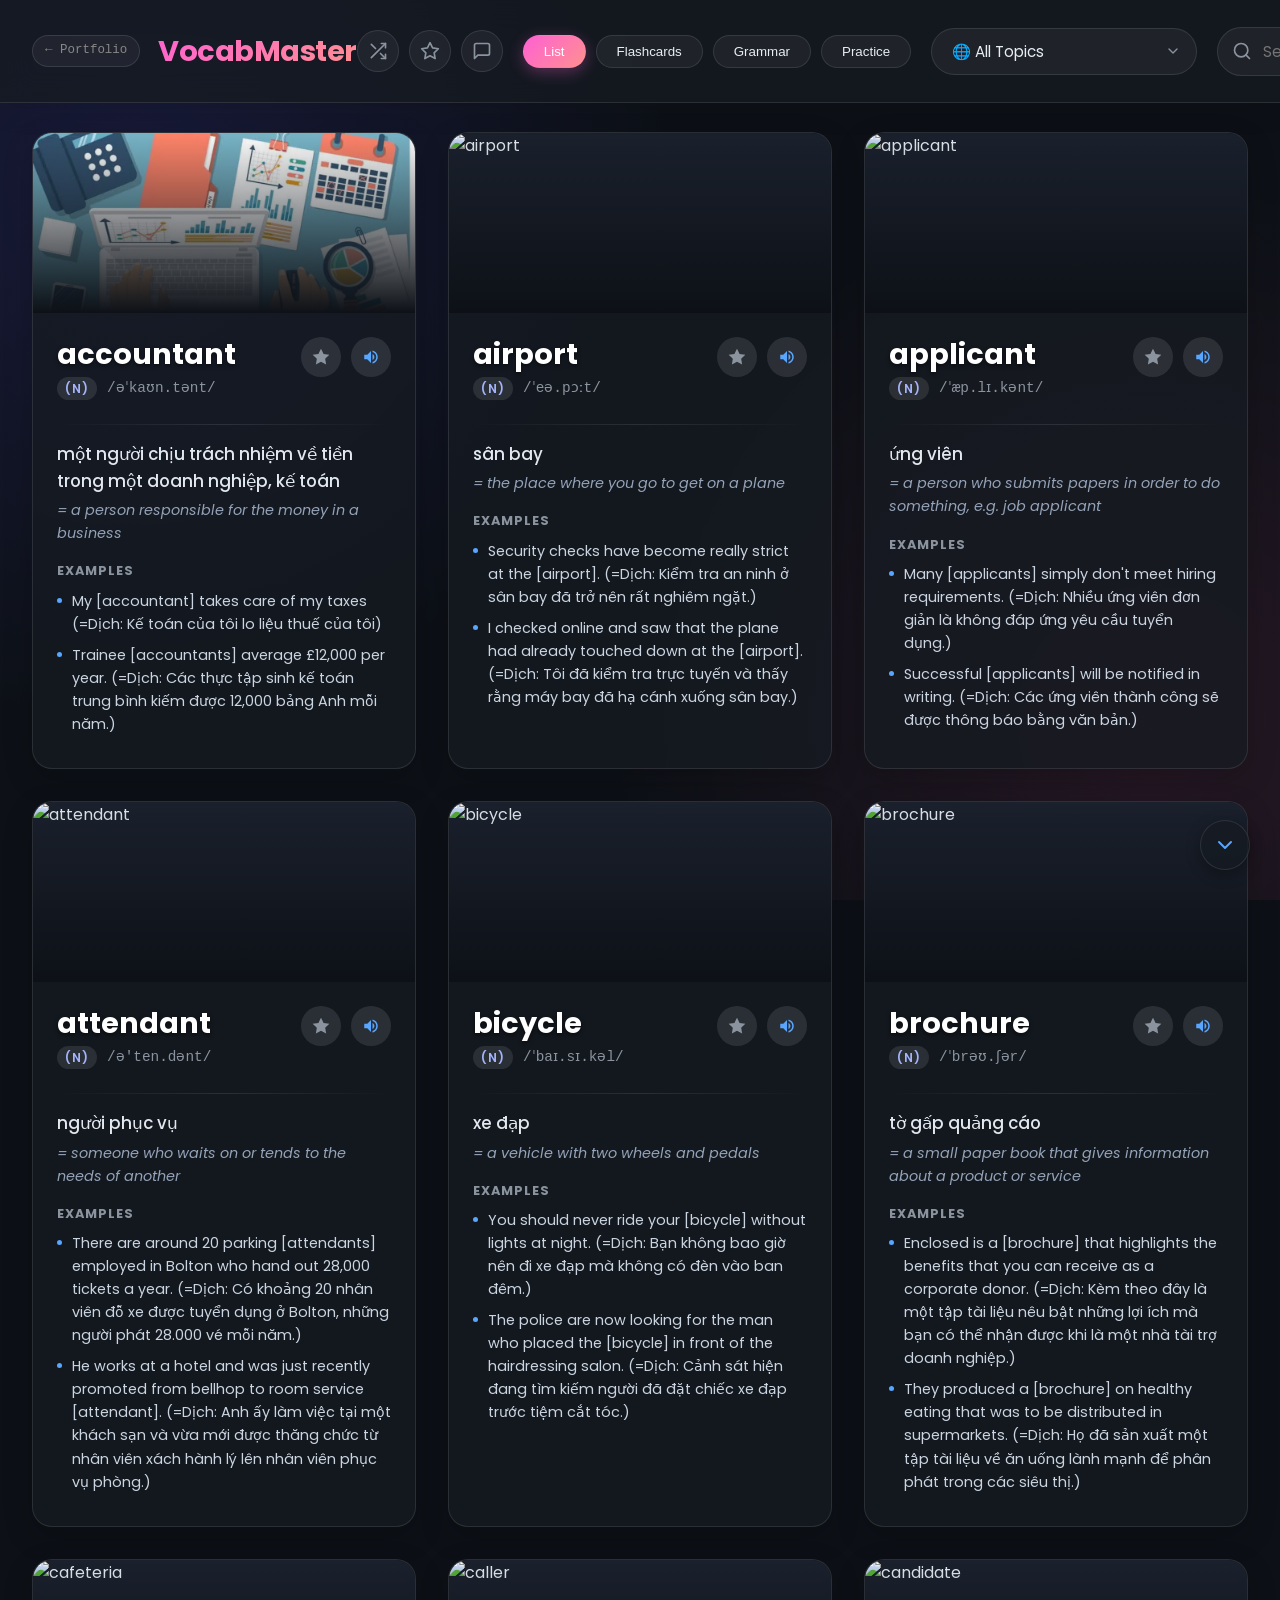
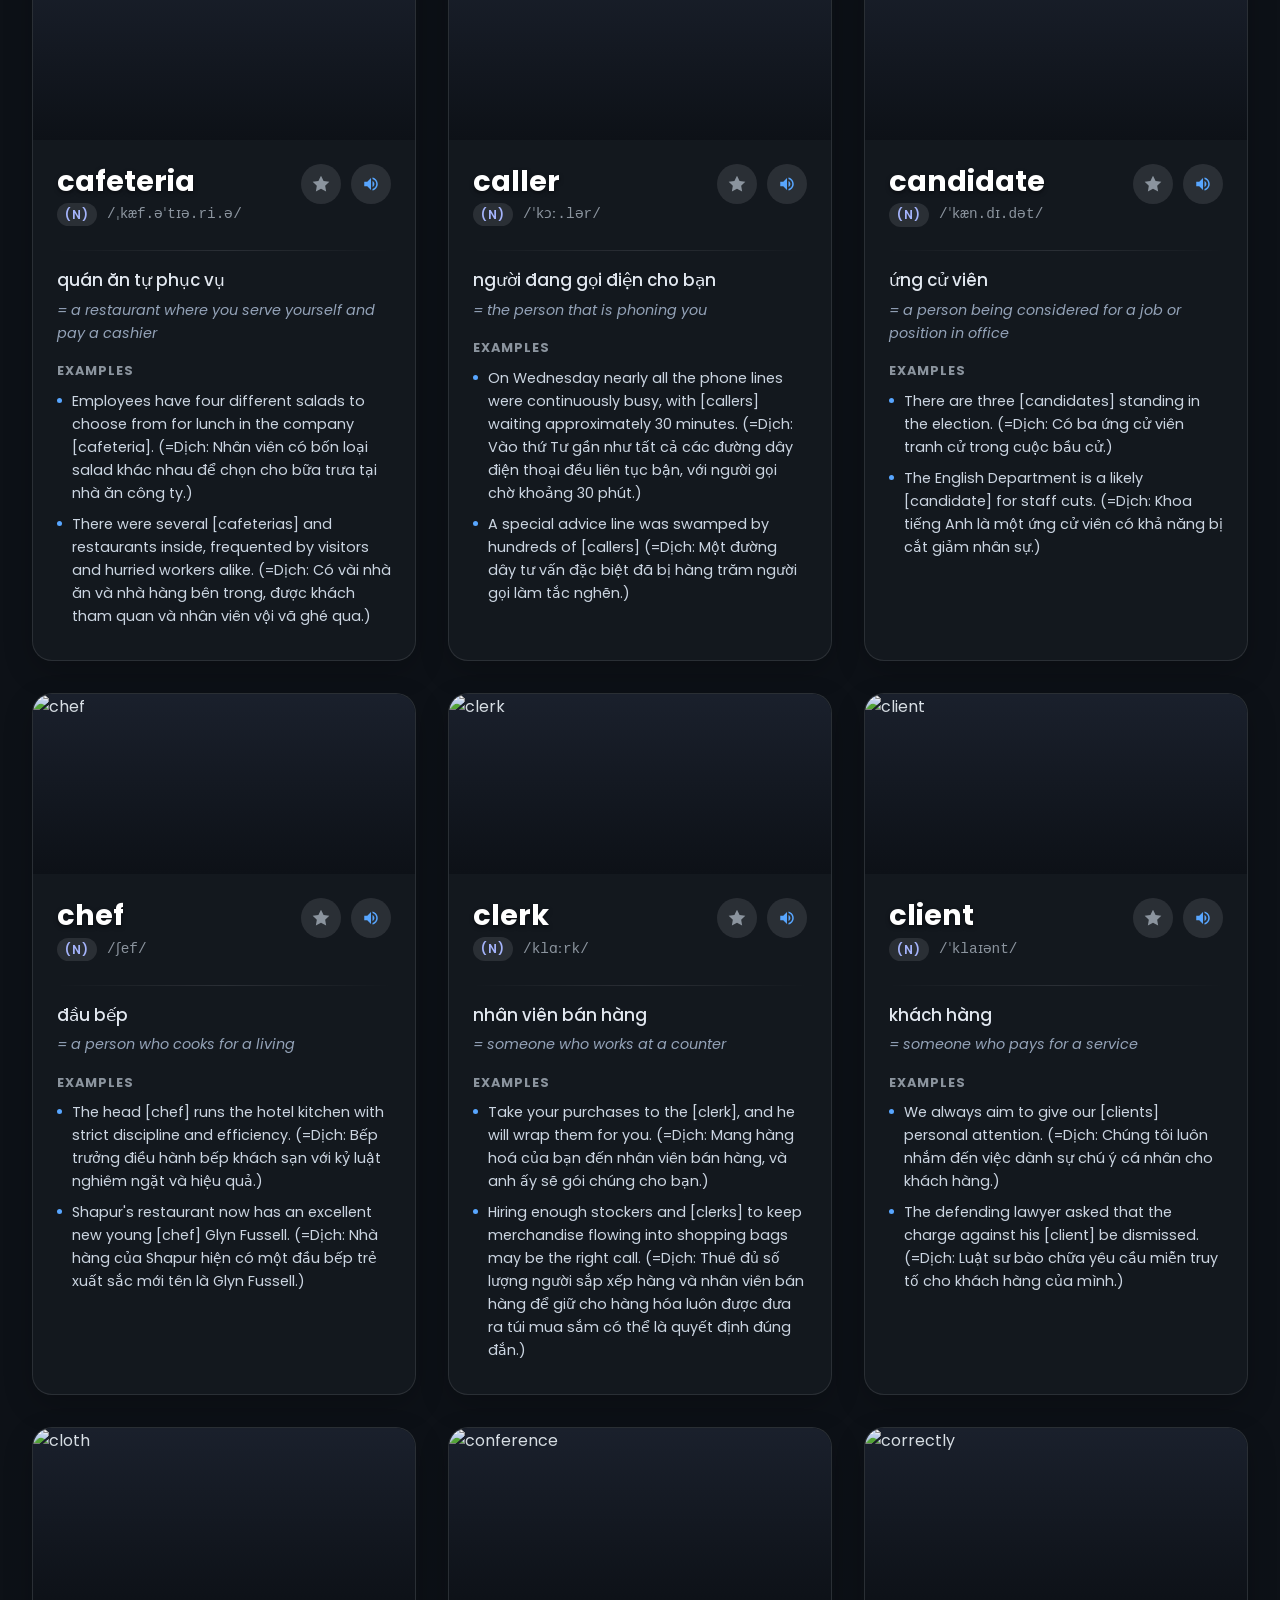
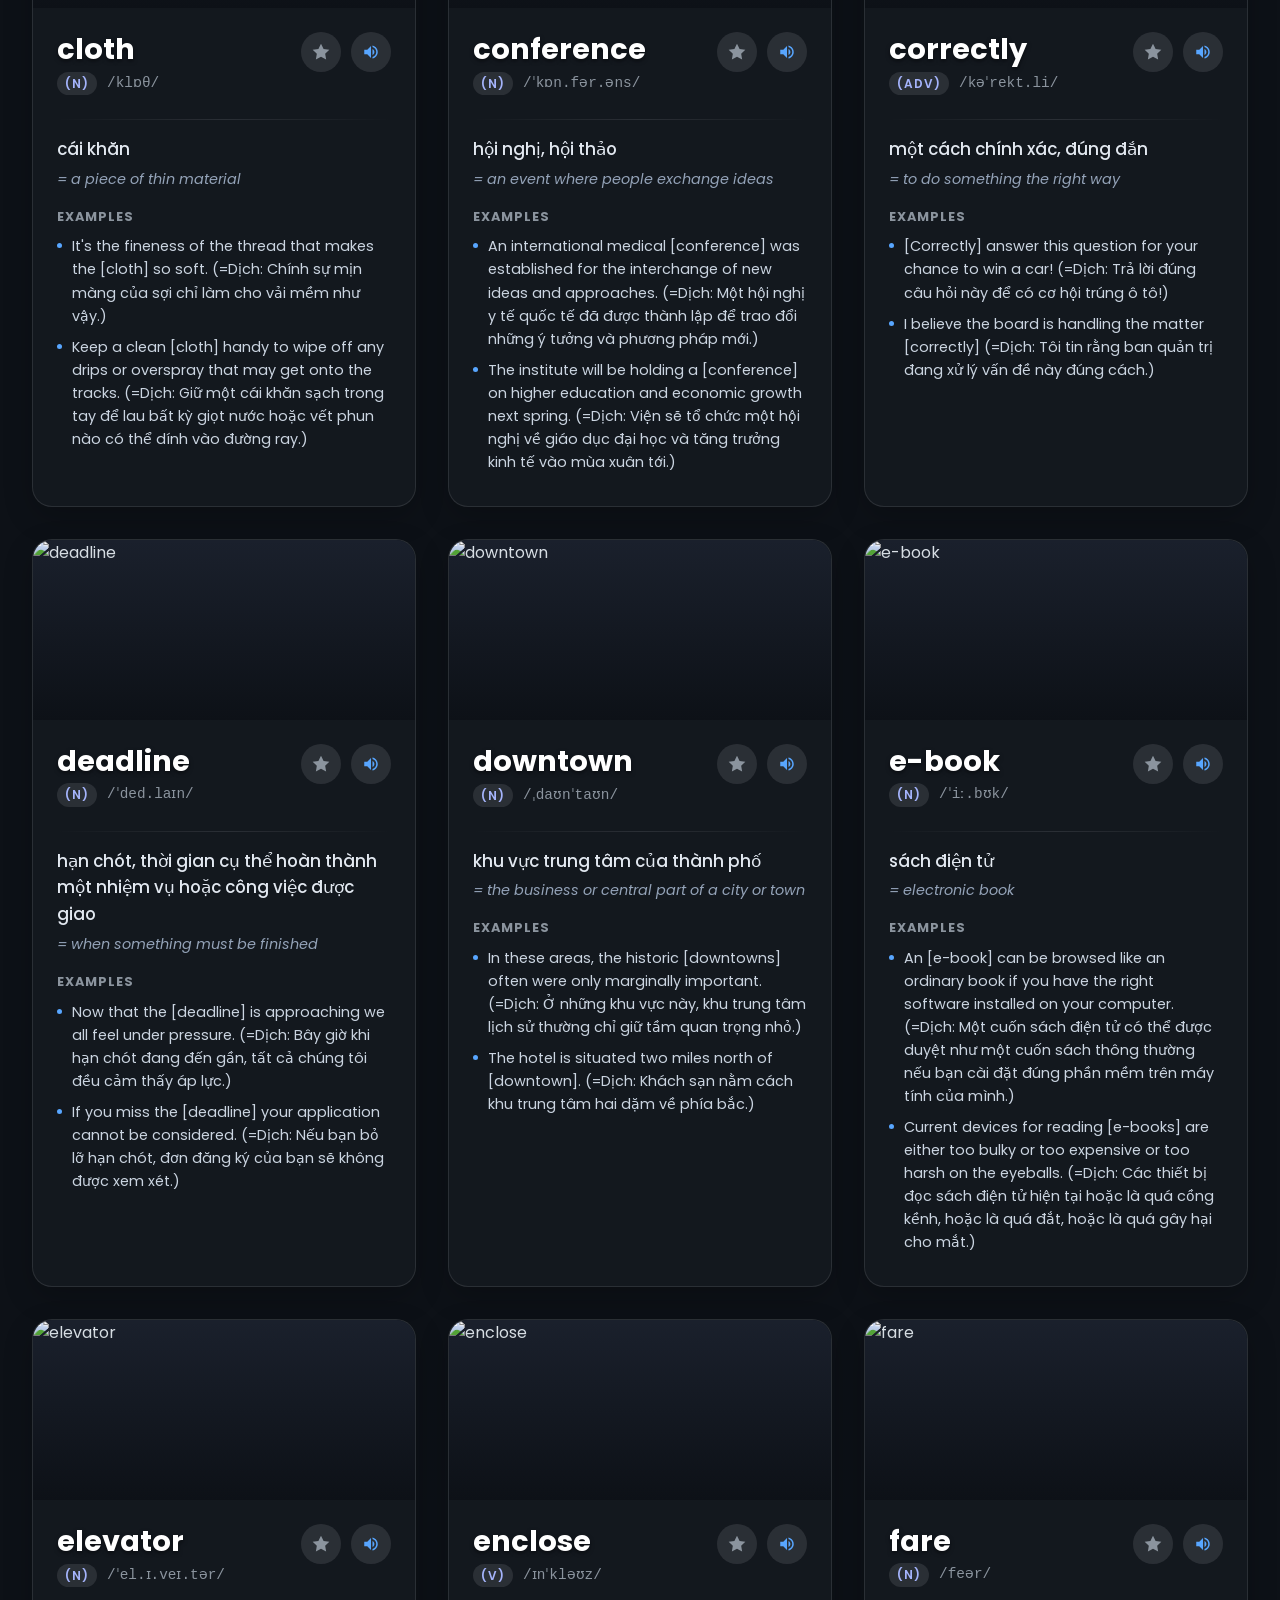
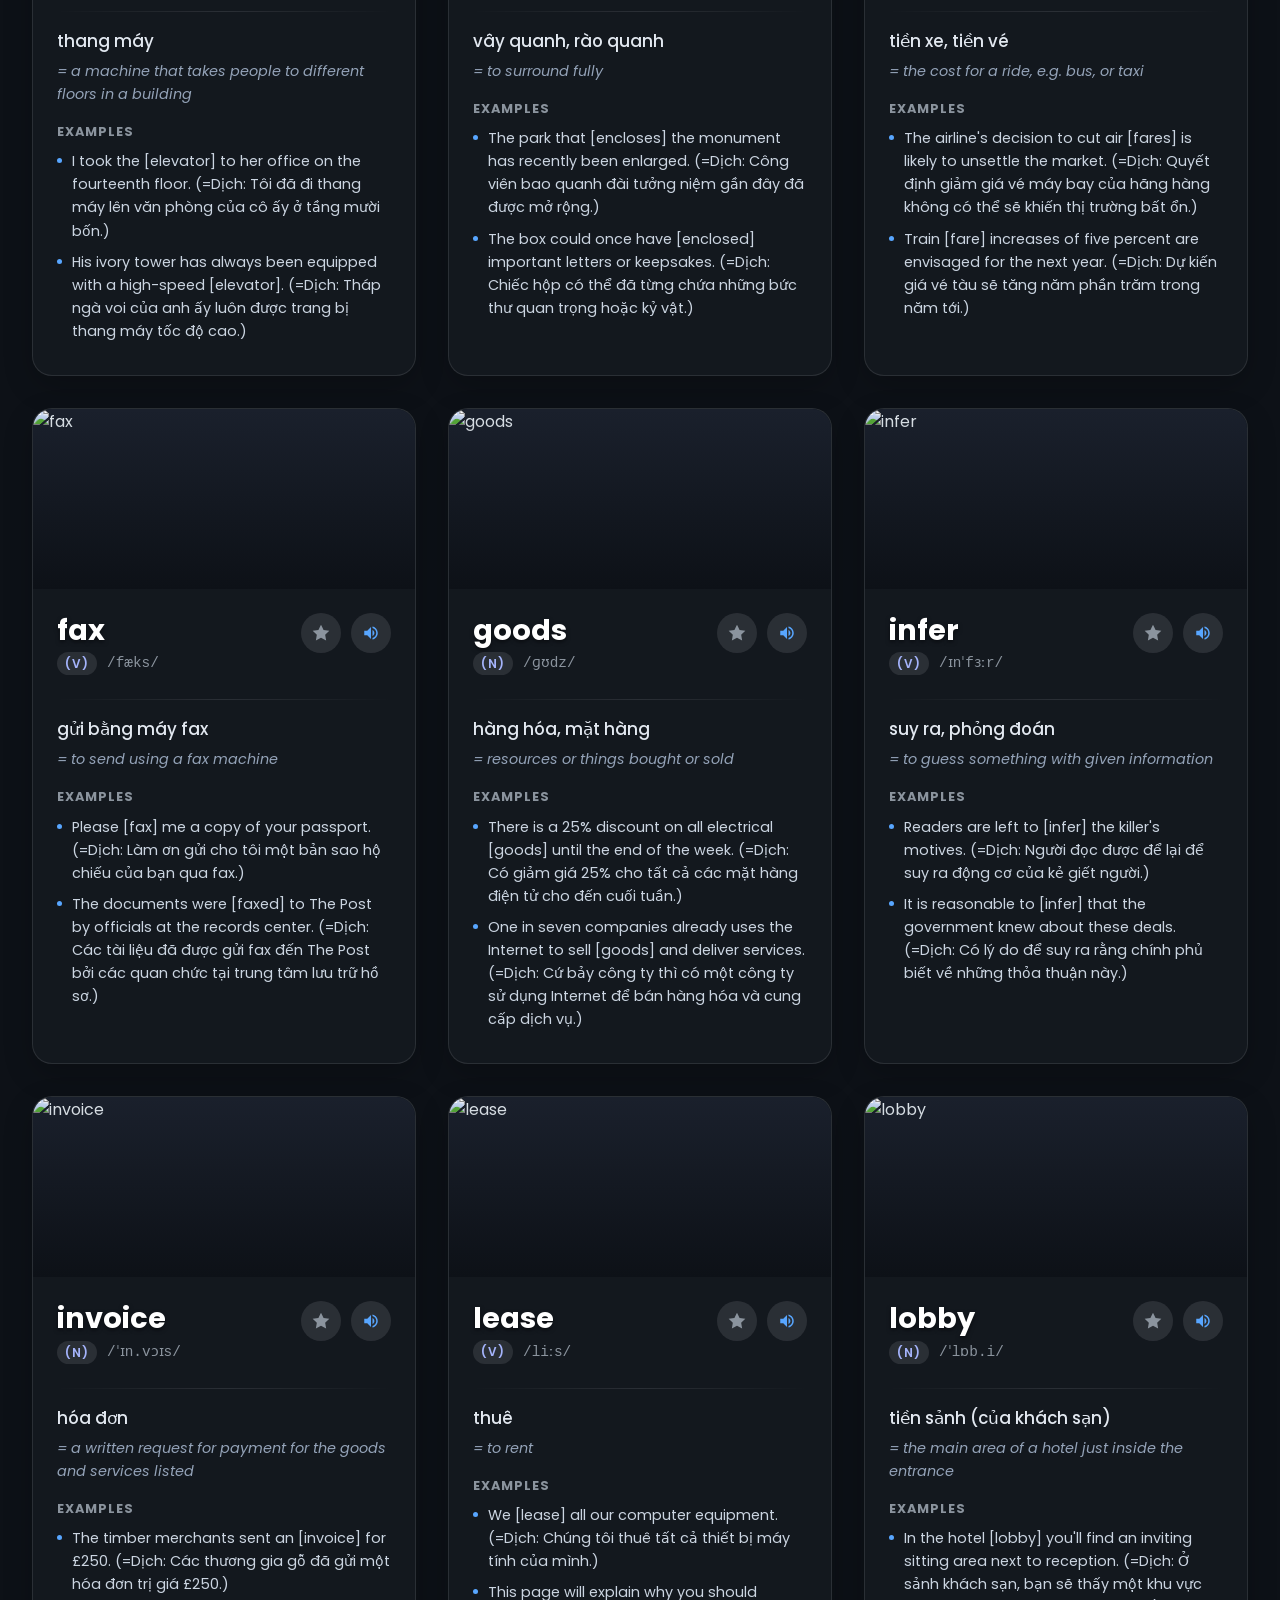
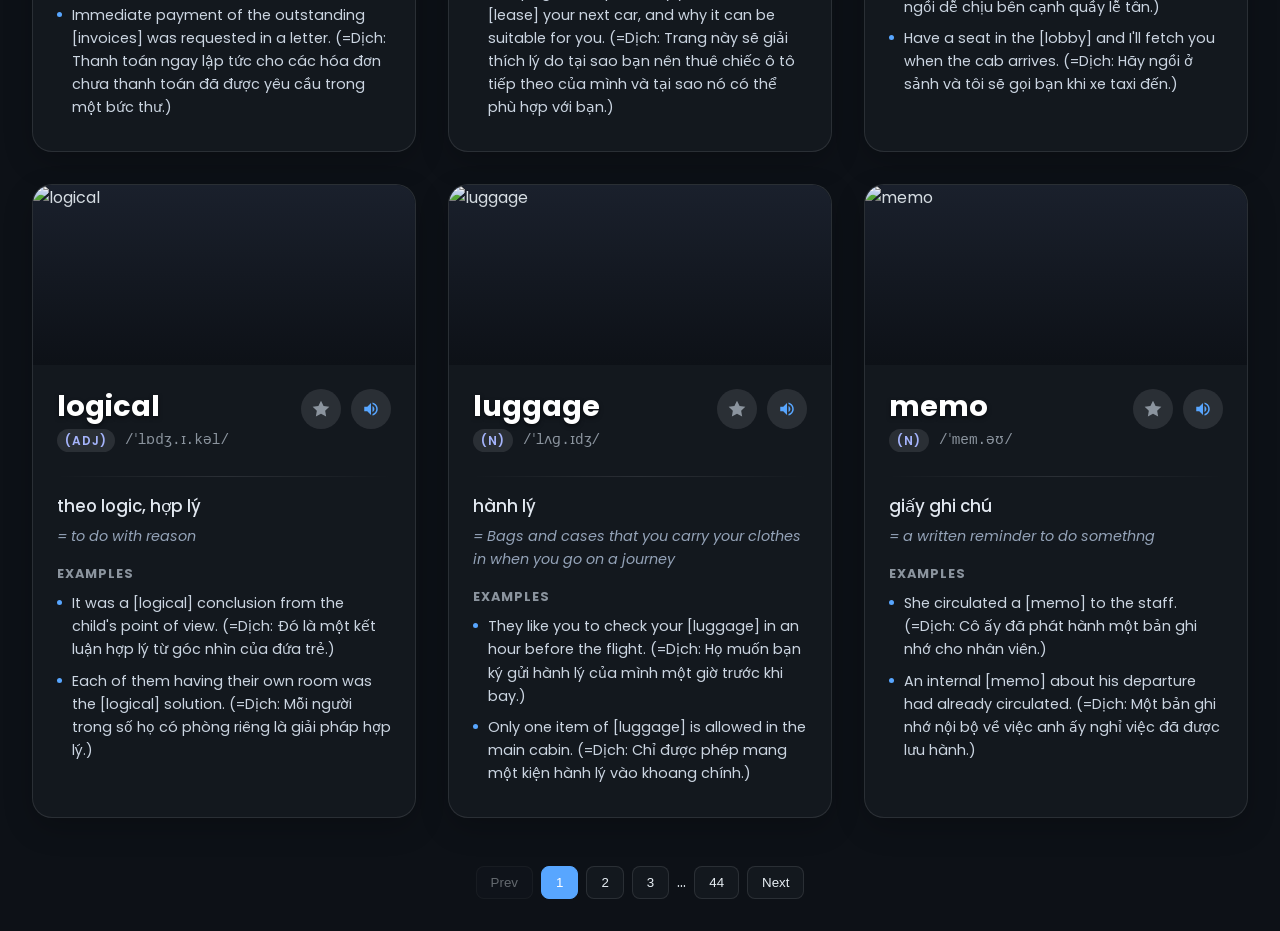
==== commit 5c02d269: "update" ====
--- a/learnEnglish.html
+++ b/learnEnglish.html
@@ -70,6 +70,24 @@
                 <button id="grammarViewBtn">Grammar</button>
                 <button id="practiceViewBtn">Practice</button>
             </div>
+            <div class="topic-filter-wrap">
+                <select id="topicFilter" class="topic-select">
+                    <option value="all">🌐 All Topics</option>
+                    <option value="Business & Office">💼 Business & Office</option>
+                    <option value="Travel & Transport">✈️ Travel & Transport</option>
+                    <option value="Job & Career">🎯 Job & Career</option>
+                    <option value="Food & Restaurant">🍽️ Food & Restaurant</option>
+                    <option value="Shopping & Commerce">🛍️ Shopping & Commerce</option>
+                    <option value="Technology & Communication">💻 Tech & Comm</option>
+                    <option value="Home & Daily Life">🏠 Home & Life</option>
+                    <option value="Education & Learning">📚 Education</option>
+                    <option value="Art & Entertainment">🎨 Art & Ent</option>
+                    <option value="Law & Government">⚖️ Law & Gov</option>
+                    <option value="Science & Nature">🌿 Science & Nature</option>
+                    <option value="Health & Medicine">🏥 Health & Med</option>
+                    <option value="General/Others">✨ Others</option>
+                </select>
+            </div>
             <div class="search-box">
                 <input type="text" id="searchInput" placeholder="Search...">
                 <svg class="search-icon" viewBox="0 0 24 24" fill="none" stroke="currentColor" stroke-width="2">
--- a/style.css
+++ b/style.css
@@ -115,6 +115,40 @@
     stroke: var(--accent);
 }
 
+.topic-select {
+    padding: 12px 20px;
+    border-radius: 30px;
+    border: 1px solid var(--glass-border);
+    background: rgba(255, 255, 255, 0.05);
+    color: var(--text-primary);
+    font-size: 0.95rem;
+    font-family: inherit;
+    transition: var(--transition);
+    cursor: pointer;
+    appearance: none;
+    -webkit-appearance: none;
+    -moz-appearance: none;
+    background-image: url("data:image/svg+xml;charset=UTF-8,%3Csvg xmlns='http://www.w3.org/2000/svg' width='24' height='24' viewBox='0 0 24 24' fill='none' stroke='%238b949e' stroke-width='2' stroke-linecap='round' stroke-linejoin='round'%3E%3Cpolyline points='6 9 12 15 18 9'%3E%3C/polyline%3E%3C/svg%3E");
+    background-repeat: no-repeat;
+    background-position: right 15px center;
+    background-size: 16px;
+    padding-right: 45px;
+}
+
+.topic-select:focus,
+.topic-select:hover {
+    outline: none;
+    background-color: rgba(255, 255, 255, 0.1);
+    border-color: rgba(255, 255, 255, 0.3);
+    box-shadow: 0 0 15px rgba(255, 97, 210, 0.2);
+}
+
+.topic-select option {
+    background-color: #161b22;
+    color: #e6edf3;
+    padding: 12px;
+}
+
 .stats {
     font-size: 0.9rem;
     color: var(--text-secondary);
